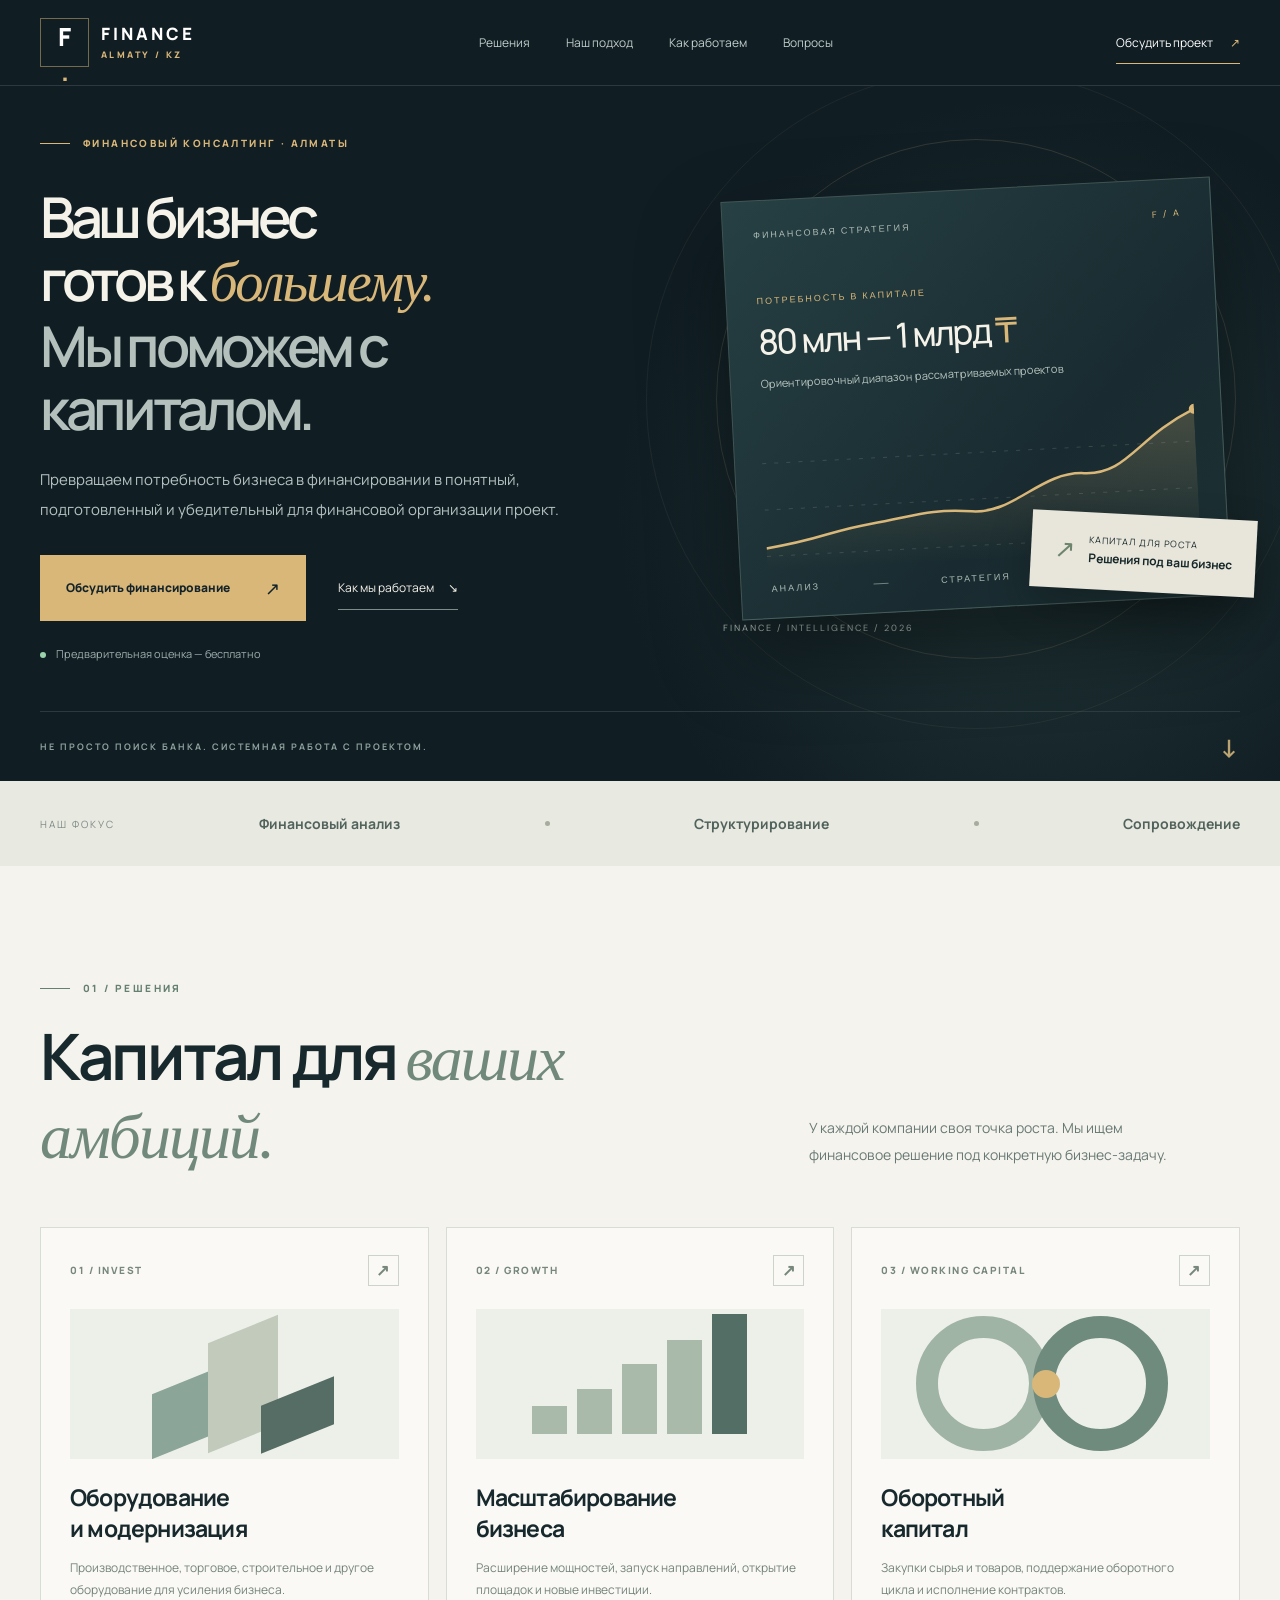
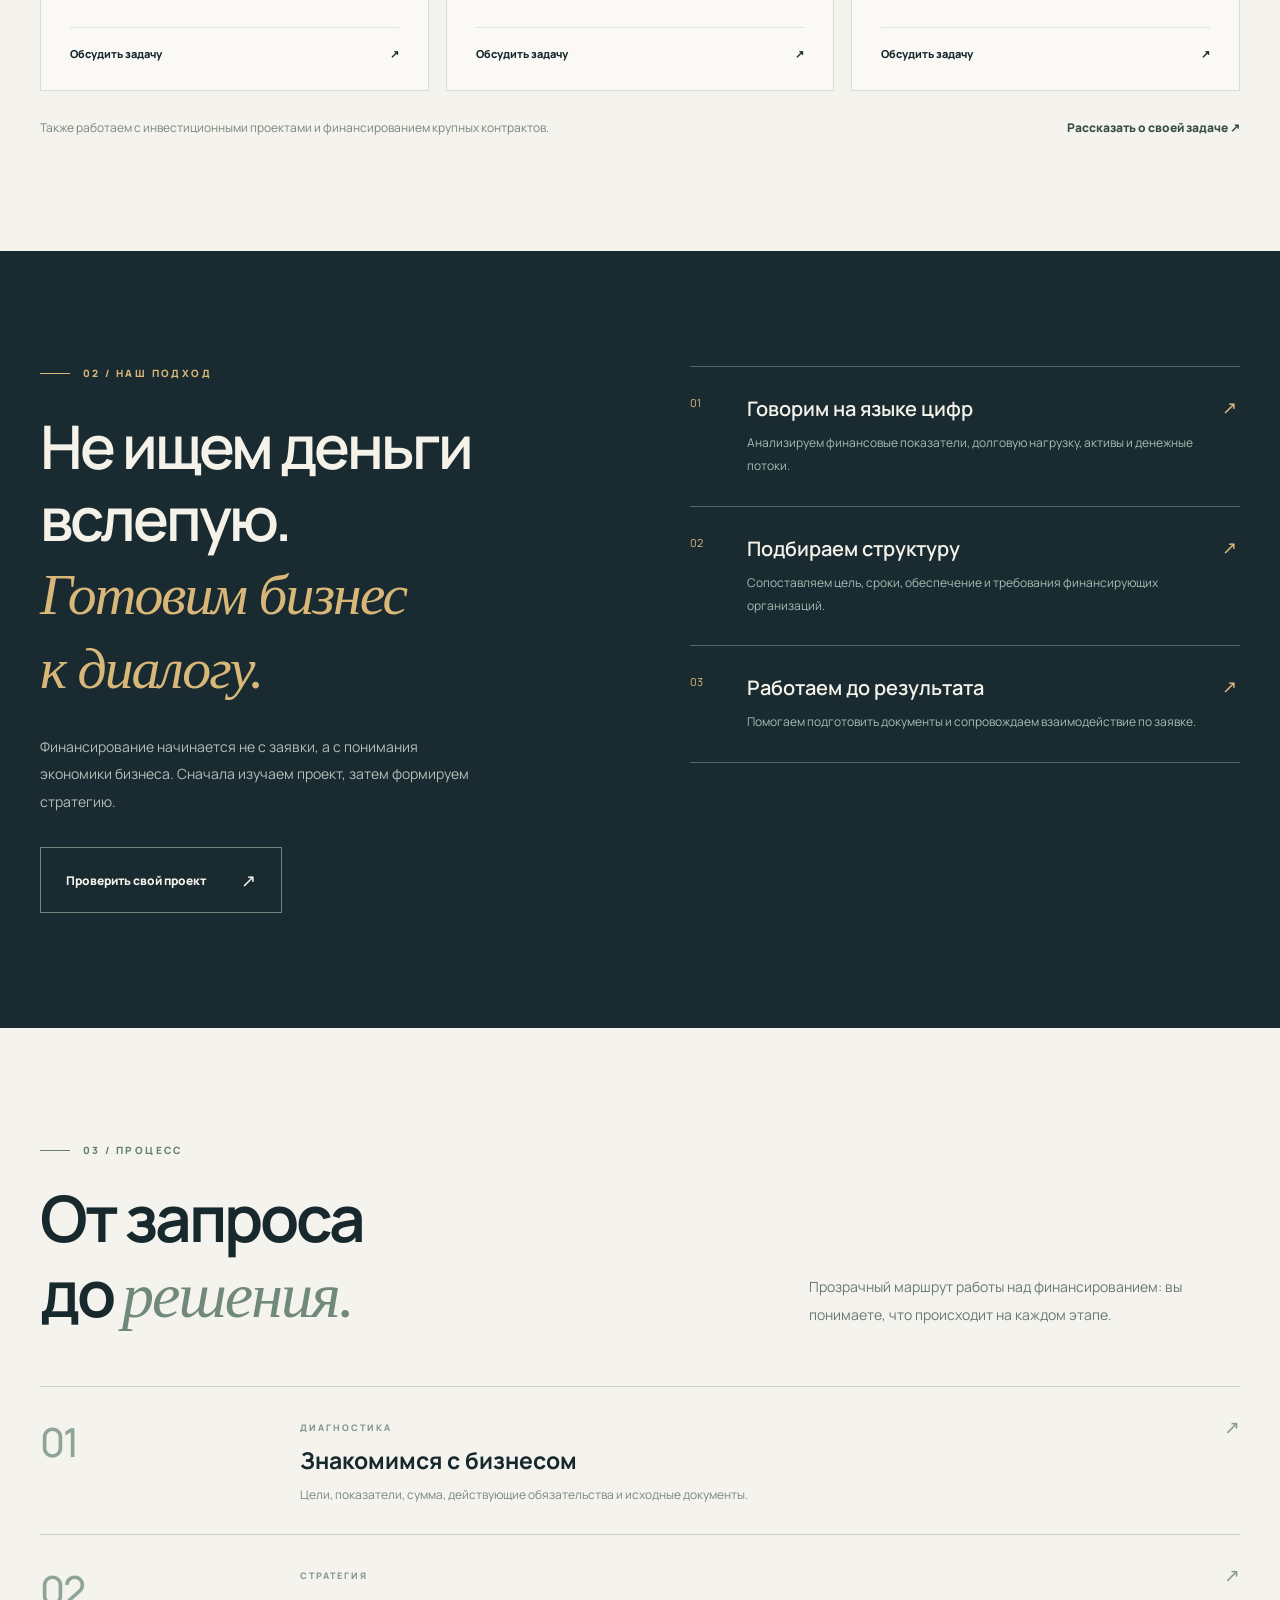
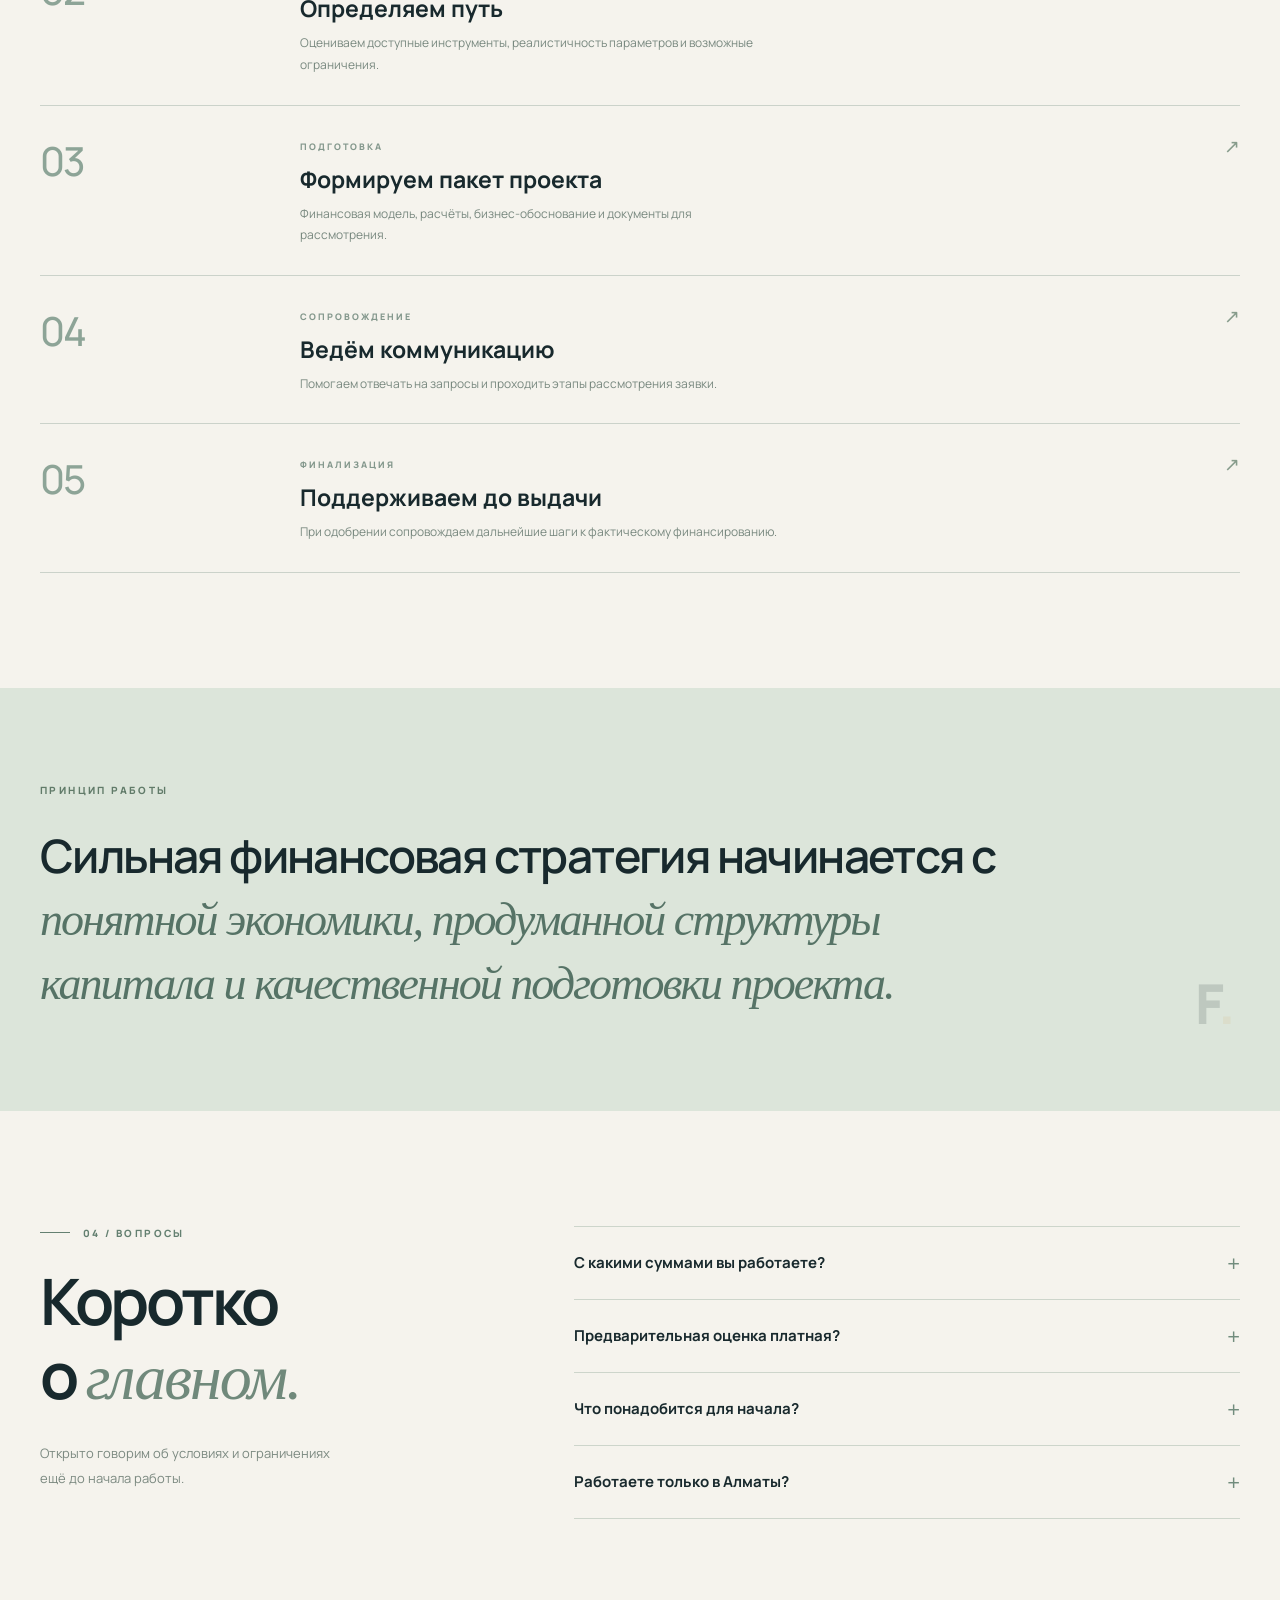
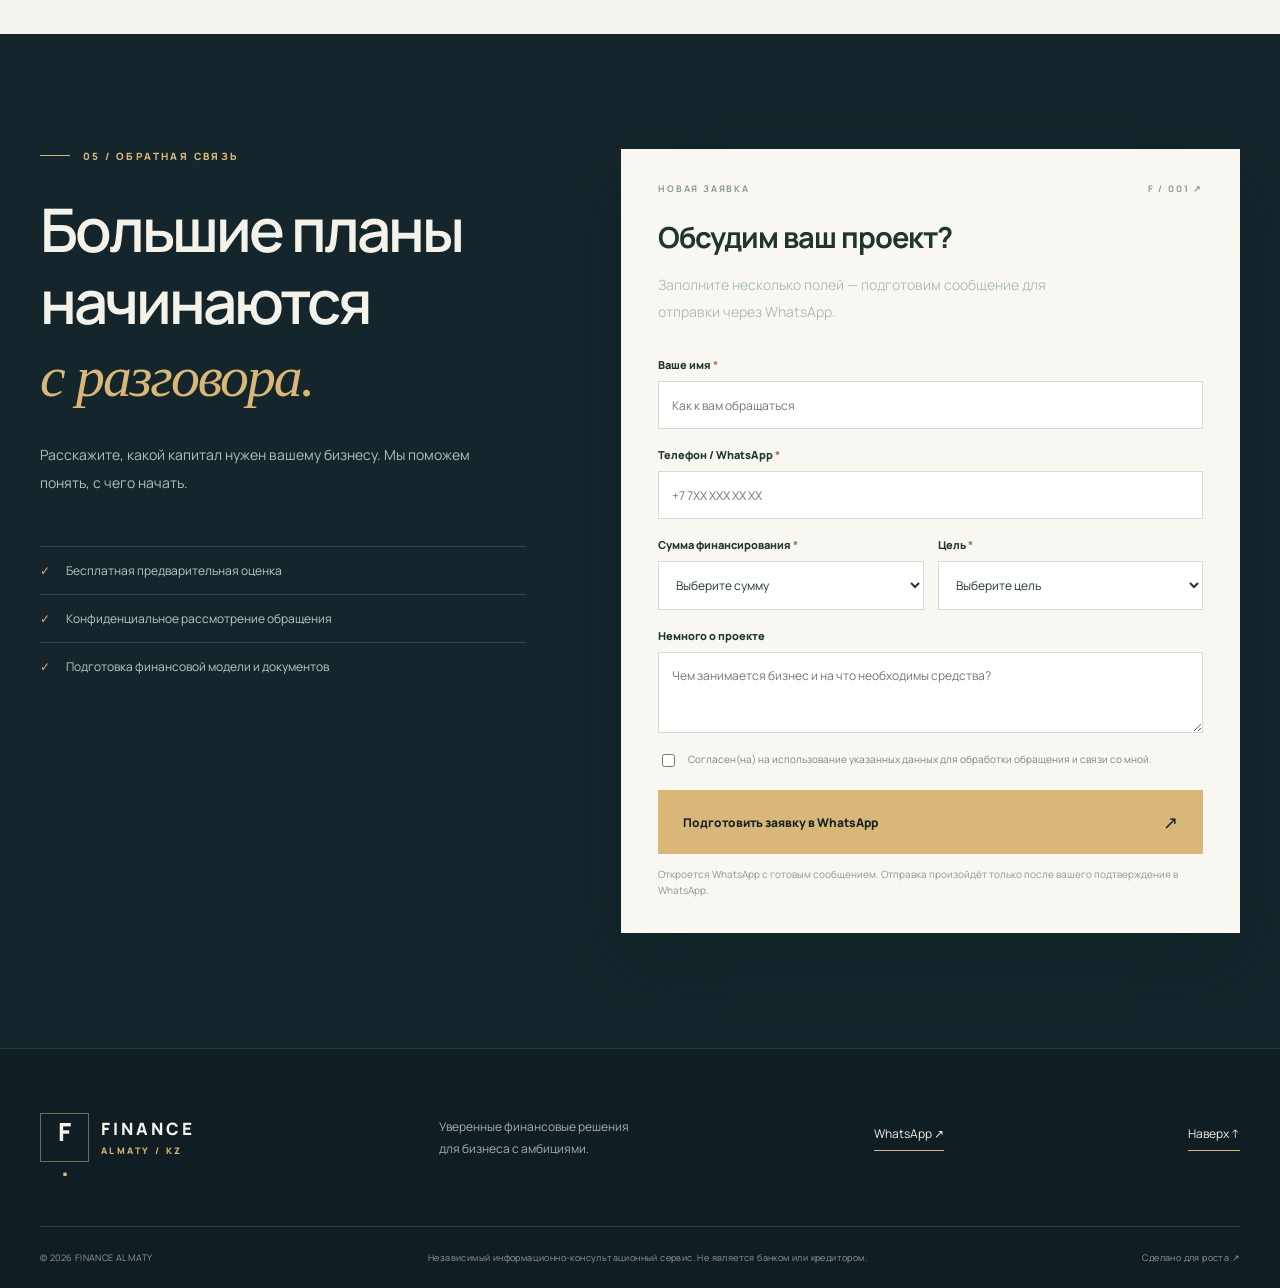
==== index.html @ 2fe09555 "Add files via upload" ====
<!doctype html>
<html lang="ru">
<head>
  <meta charset="UTF-8" />
  <meta name="viewport" content="width=device-width, initial-scale=1.0" />
  <meta name="theme-color" content="#101d23" />
  <meta name="robots" content="index, follow, max-image-preview:large" />
  <link rel="canonical" href="https://almaty-financekz.github.io/almaty-capital-advisory/" />
  <meta property="og:url" content="https://almaty-financekz.github.io/almaty-capital-advisory/" />
  <meta property="og:locale" content="ru_KZ" />
  <meta name="geo.region" content="KZ-ALA" />
  <meta name="description" content="Финансовый консалтинг в Алматы. Помогаем подготовить бизнес-проект, подобрать структуру финансирования и сопровождать заявку от анализа до результата." />
  <meta property="og:type" content="website" />
  <meta property="og:title" content="FINANCE Алматы — капитал для новых возможностей" />
  <meta property="og:description" content="Привлечение финансирования для бизнеса. Анализ, финансовая модель, подготовка и сопровождение." />
  <title>FINANCE Алматы — Финансирование и финансовый консалтинг для бизнеса</title>
  <link rel="icon" href="favicon.svg" type="image/svg+xml" />
  <link rel="preconnect" href="https://fonts.googleapis.com" />
  <link rel="preconnect" href="https://fonts.gstatic.com" crossorigin />
  <link href="https://fonts.googleapis.com/css2?family=DM+Sans:wght@400;500;600;700&family=Manrope:wght@400;500;600;700;800&display=swap" rel="stylesheet" />
  <link rel="stylesheet" href="styles.css" />
  <script defer src="script.js"></script>
</head>
<body>
  <a class="skip" href="#main">Перейти к содержанию</a>
  <header class="site-header" id="top">
    <div class="container header-inner">
      <a href="#top" class="brand" aria-label="FINANCE Алматы — на главную"><span class="brand-symbol">F<span class="brand-dot">.</span></span><span class="brand-words">FINANCE<span class="brand-location">ALMATY / KZ</span></span></a>
      <nav class="desktop-nav" aria-label="Основная навигация"><a href="#solutions">Решения</a><a href="#approach">Наш подход</a><a href="#process">Как работаем</a><a href="#questions">Вопросы</a></nav>
      <a class="header-cta" href="#application">Обсудить проект <span aria-hidden="true">↗</span></a>
      <button class="menu-button" id="menuButton" aria-label="Открыть меню" aria-expanded="false" aria-controls="mobileNav"><span></span><span></span></button>
    </div>
    <nav class="mobile-nav" id="mobileNav" aria-label="Мобильная навигация" hidden><a href="#solutions">Решения</a><a href="#approach">Наш подход</a><a href="#process">Как работаем</a><a href="#questions">Вопросы</a><a href="#application">Оставить заявку ↗</a></nav>
  </header>
  <main id="main">
    <section class="hero dark-section">
      <div class="hero-ambient"></div>
      <div class="container hero-grid">
        <div class="hero-copy reveal">
          <div class="eyebrow"><span class="eyebrow-line"></span> ФИНАНСОВЫЙ КОНСАЛТИНГ · АЛМАТЫ</div>
          <h1>Ваш бизнес<br />готов к <em>большему.</em><br /><span class="muted-text">Мы поможем<br class="mobile-break" /> с капиталом.</span></h1>
          <p class="hero-description">Превращаем потребность бизнеса в финансировании в понятный, подготовленный и убедительный для финансовой организации проект.</p>
          <div class="hero-actions"><a class="btn btn-gold" href="#application">Обсудить финансирование <span>↗</span></a><a class="text-link" href="#process">Как мы работаем <span>↘</span></a></div>
          <div class="hero-note"><span class="status-dot"></span> Предварительная оценка — бесплатно</div>
        </div>
        <div class="hero-visual reveal" aria-label="Визуализация структуры финансирования">
          <div class="visual-orbit orbit-one"></div><div class="visual-orbit orbit-two"></div>
          <div class="hero-panel">
            <div class="panel-top"><span>ФИНАНСОВАЯ СТРАТЕГИЯ</span><span class="small-mark">F / A</span></div>
            <div class="panel-middle"><div class="panel-caption">ПОТРЕБНОСТЬ В КАПИТАЛЕ</div><div class="panel-amount">80 млн — 1 млрд <span>₸</span></div><p>Ориентировочный диапазон рассматриваемых проектов</p></div>
            <div class="data-display"><svg viewBox="0 0 430 155" role="img" aria-label="Абстрактная восходящая линия"><defs><linearGradient id="graphFill" x1="0" x2="0" y1="0" y2="1"><stop offset="0%" stop-color="#d9b779" stop-opacity=".23"/><stop offset="100%" stop-color="#d9b779" stop-opacity="0"/></linearGradient></defs><path d="M0 140 H430 M0 94 H430 M0 48 H430" stroke="#e8e8e8" stroke-opacity=".14" stroke-dasharray="4 8" fill="none"/><path d="M0 132 C55 126 63 118 105 113 S163 101 205 106 S275 70 318 74 S371 42 430 16 V155 H0Z" fill="url(#graphFill)"/><path d="M0 132 C55 126 63 118 105 113 S163 101 205 106 S275 70 318 74 S371 42 430 16" stroke="#d9b779" stroke-width="2.5" fill="none"/><circle cx="430" cy="16" r="5" fill="#d9b779"/></svg></div>
            <div class="panel-bottom"><span>АНАЛИЗ</span><span class="panel-line"></span><span>СТРАТЕГИЯ</span><span class="panel-line"></span><span>РЕЗУЛЬТАТ</span></div>
          </div>
          <div class="floating-tag"><span class="tag-icon">↗</span><span>КАПИТАЛ ДЛЯ РОСТА<br /><strong>Решения под ваш бизнес</strong></span></div>
          <div class="hero-visual-label">FINANCE / INTELLIGENCE / 2026</div>
        </div>
      </div>
      <div class="container hero-bottom"><span>НЕ ПРОСТО ПОИСК БАНКА. СИСТЕМНАЯ РАБОТА С ПРОЕКТОМ.</span><a href="#solutions" aria-label="Прокрутить к решениям">↓</a></div>
    </section>
    <section class="trust-strip"><div class="container trust-inner"><span>НАШ ФОКУС</span><div>Финансовый анализ</div><i></i><div>Структурирование</div><i></i><div>Сопровождение</div></div></section>
    <section class="section solutions" id="solutions"><div class="container">
      <div class="section-heading reveal"><div class="eyebrow light-eyebrow"><span class="eyebrow-line"></span> 01 / РЕШЕНИЯ</div><div class="heading-row"><h2>Капитал для <em>ваших амбиций.</em></h2><p>У каждой компании своя точка роста. Мы ищем финансовое решение под конкретную бизнес-задачу.</p></div></div>
      <div class="solutions-grid">
        <article class="solution-card reveal"><div class="solution-top"><span>01 / INVEST</span><span class="solution-icon">↗</span></div><div class="solution-art art-equipment"><span class="art-block a"></span><span class="art-block b"></span><span class="art-block c"></span></div><h3>Оборудование<br />и модернизация</h3><p>Производственное, торговое, строительное и другое оборудование для усиления бизнеса.</p><a href="#application" data-purpose="Оборудование">Обсудить задачу <span>↗</span></a></article>
        <article class="solution-card reveal"><div class="solution-top"><span>02 / GROWTH</span><span class="solution-icon">↗</span></div><div class="solution-art art-growth"><span></span><span></span><span></span><span></span><span></span></div><h3>Масштабирование<br />бизнеса</h3><p>Расширение мощностей, запуск направлений, открытие площадок и новые инвестиции.</p><a href="#application" data-purpose="Расширение бизнеса">Обсудить задачу <span>↗</span></a></article>
        <article class="solution-card reveal"><div class="solution-top"><span>03 / WORKING CAPITAL</span><span class="solution-icon">↗</span></div><div class="solution-art art-circles"><span></span><span></span><span></span></div><h3>Оборотный<br />капитал</h3><p>Закупки сырья и товаров, поддержание оборотного цикла и исполнение контрактов.</p><a href="#application" data-purpose="Оборотный капитал">Обсудить задачу <span>↗</span></a></article>
      </div><div class="solution-footer reveal"><span>Также работаем с инвестиционными проектами и финансированием крупных контрактов.</span><a class="inline-arrow" href="#application">Рассказать о своей задаче ↗</a></div>
    </div></section>
    <section class="section approach dark-section" id="approach"><div class="container approach-grid"><div class="reveal"><div class="eyebrow"><span class="eyebrow-line"></span> 02 / НАШ ПОДХОД</div><h2>Не ищем деньги<br />вслепую.<br /><em>Готовим бизнес<br />к диалогу.</em></h2><p>Финансирование начинается не с заявки, а с понимания экономики бизнеса. Сначала изучаем проект, затем формируем стратегию.</p><a href="#application" class="btn btn-outline">Проверить свой проект <span>↗</span></a></div><div class="approach-list reveal"><div class="approach-row"><span>01</span><div><h3>Говорим на языке цифр</h3><p>Анализируем финансовые показатели, долговую нагрузку, активы и денежные потоки.</p></div><b>↗</b></div><div class="approach-row"><span>02</span><div><h3>Подбираем структуру</h3><p>Сопоставляем цель, сроки, обеспечение и требования финансирующих организаций.</p></div><b>↗</b></div><div class="approach-row"><span>03</span><div><h3>Работаем до результата</h3><p>Помогаем подготовить документы и сопровождаем взаимодействие по заявке.</p></div><b>↗</b></div></div></div></section>
    <section class="section process" id="process"><div class="container"><div class="section-heading reveal"><div class="eyebrow light-eyebrow"><span class="eyebrow-line"></span> 03 / ПРОЦЕСС</div><div class="heading-row"><h2>От запроса<br />до <em>решения.</em></h2><p>Прозрачный маршрут работы над финансированием: вы понимаете, что происходит на каждом этапе.</p></div></div><div class="timeline">
      <div class="timeline-item reveal"><span class="timeline-index">01</span><div><small>ДИАГНОСТИКА</small><h3>Знакомимся с бизнесом</h3><p>Цели, показатели, сумма, действующие обязательства и исходные документы.</p></div><span class="timeline-arrow">↗</span></div>
      <div class="timeline-item reveal"><span class="timeline-index">02</span><div><small>СТРАТЕГИЯ</small><h3>Определяем путь</h3><p>Оцениваем доступные инструменты, реалистичность параметров и возможные ограничения.</p></div><span class="timeline-arrow">↗</span></div>
      <div class="timeline-item reveal"><span class="timeline-index">03</span><div><small>ПОДГОТОВКА</small><h3>Формируем пакет проекта</h3><p>Финансовая модель, расчёты, бизнес-обоснование и документы для рассмотрения.</p></div><span class="timeline-arrow">↗</span></div>
      <div class="timeline-item reveal"><span class="timeline-index">04</span><div><small>СОПРОВОЖДЕНИЕ</small><h3>Ведём коммуникацию</h3><p>Помогаем отвечать на запросы и проходить этапы рассмотрения заявки.</p></div><span class="timeline-arrow">↗</span></div>
      <div class="timeline-item reveal"><span class="timeline-index">05</span><div><small>ФИНАЛИЗАЦИЯ</small><h3>Поддерживаем до выдачи</h3><p>При одобрении сопровождаем дальнейшие шаги к фактическому финансированию.</p></div><span class="timeline-arrow">↗</span></div>
    </div></div></section>
    <section class="manifesto"><div class="container manifesto-inner reveal"><span class="eyebrow">ПРИНЦИП РАБОТЫ</span><p>Сильная финансовая стратегия начинается с <em>понятной экономики, продуманной структуры капитала и качественной подготовки проекта.</em></p><span class="manifesto-mark">F<span>.</span></span></div></section>
    <section class="section questions" id="questions"><div class="container faq-grid"><div class="reveal"><div class="eyebrow light-eyebrow"><span class="eyebrow-line"></span> 04 / ВОПРОСЫ</div><h2>Коротко<br />о <em>главном.</em></h2><p>Открыто говорим об условиях и ограничениях ещё до начала работы.</p></div><div class="faq-list reveal">
      <details><summary>С какими суммами вы работаете?<span>+</span></summary><p>Ориентир — от 80 млн до 1 млрд тенге. Проекты за пределами диапазона также можно обсудить индивидуально.</p></details>
      <details><summary>Предварительная оценка платная?<span>+</span></summary><p>Нет, первичная оценка вашей задачи и возможности дальнейшей работы бесплатная. Условия последующего сопровождения обсуждаются отдельно.</p></details>
      <details><summary>Что понадобится для начала?<span>+</span></summary><p>Для первого разговора достаточно знать цель, необходимую сумму и краткие сведения о бизнесе. Перечень документов определяем после знакомства с проектом.</p></details>
      <details><summary>Работаете только в Алматы?<span>+</span></summary><p>Основной фокус сервиса — Алматы. Возможность сопровождения проектов из других регионов обсуждается индивидуально.</p></details>
    </div></div></section>
    <section class="section contact dark-section" id="application"><div class="container contact-grid"><div class="reveal"><div class="eyebrow"><span class="eyebrow-line"></span> 05 / ОБРАТНАЯ СВЯЗЬ</div><h2>Большие планы<br />начинаются<br /><em>с разговора.</em></h2><p>Расскажите, какой капитал нужен вашему бизнесу. Мы поможем понять, с чего начать.</p><div class="contact-points"><div><span>✓</span> Бесплатная предварительная оценка</div><div><span>✓</span> Конфиденциальное рассмотрение обращения</div><div><span>✓</span> Подготовка финансовой модели и документов</div></div></div><div class="form-panel reveal"><div class="form-head"><span>НОВАЯ ЗАЯВКА</span><span>F / 001 ↗</span></div><h3>Обсудим ваш проект?</h3><p>Заполните несколько полей — подготовим сообщение для отправки через WhatsApp.</p><form id="leadForm"><div class="field"><label for="name">Ваше имя <span>*</span></label><input id="name" name="name" autocomplete="name" placeholder="Как к вам обращаться" required maxlength="80" /></div><div class="field"><label for="phone">Телефон / WhatsApp <span>*</span></label><input id="phone" name="phone" type="tel" autocomplete="tel" inputmode="tel" placeholder="+7 7XX XXX XX XX" required maxlength="25" /></div><div class="field-row"><div class="field"><label for="amount">Сумма финансирования <span>*</span></label><select id="amount" name="amount" required><option value="">Выберите сумму</option><option>80–150 млн ₸</option><option>150–300 млн ₸</option><option>300–500 млн ₸</option><option>500 млн – 1 млрд ₸</option><option>Более 1 млрд ₸</option></select></div><div class="field"><label for="purpose">Цель <span>*</span></label><select id="purpose" name="purpose" required><option value="">Выберите цель</option><option>Оборудование</option><option>Расширение бизнеса</option><option>Оборотный капитал</option><option>Крупный контракт</option><option>Инвестиционный проект</option><option>Другое</option></select></div></div><div class="field"><label for="details">Немного о проекте</label><textarea id="details" name="details" rows="3" maxlength="1500" placeholder="Чем занимается бизнес и на что необходимы средства?"></textarea></div><label class="consent"><input type="checkbox" id="consent" required /><span>Согласен(на) на использование указанных данных для обработки обращения и связи со мной.</span></label><button class="btn btn-gold submit-btn" type="submit">Подготовить заявку в WhatsApp <span>↗</span></button><div class="form-feedback" id="formFeedback" role="status" aria-live="polite"></div><p class="form-disclaimer">Откроется WhatsApp с готовым сообщением. Отправка произойдёт только после вашего подтверждения в WhatsApp.</p></form></div></div></section>
  </main>
  <footer class="footer dark-section"><div class="container"><div class="footer-main"><a href="#top" class="brand"><span class="brand-symbol">F<span class="brand-dot">.</span></span><span class="brand-words">FINANCE<span class="brand-location">ALMATY / KZ</span></span></a><p>Уверенные финансовые решения<br />для бизнеса с амбициями.</p><a class="back-top" href="https://wa.me/77774877163" target="_blank" rel="noopener noreferrer" aria-label="Написать в WhatsApp">WhatsApp ↗</a><a class="back-top" href="#top">Наверх ↑</a></div><div class="footer-bottom"><span>© <span id="year">2026</span> FINANCE ALMATY</span><span>Независимый информационно-консультационный сервис. Не является банком или кредитором.</span><span>Сделано для роста ↗</span></div></div></footer>
</body>
</html>
---- styles.css ----
:root{--dark:#101d23;--dark2:#17292e;--gold:#d9b779;--gold2:#f0d5a0;--cream:#f5f3ed;--white:#fff;--muted:#a9b5b4;--ink:#18292d;--line:#d9dcd5}*{box-sizing:border-box}html{scroll-behavior:smooth;scroll-padding-top:80px}body{margin:0;font-family:Manrope,Arial,sans-serif;background:var(--cream);color:var(--ink);-webkit-font-smoothing:antialiased}a{color:inherit;text-decoration:none}button,input,textarea,select{font:inherit}button,a,input,select,textarea{outline-offset:3px}button{cursor:pointer}.container{width:min(1240px,calc(100% - 80px));margin:auto}.skip{position:absolute;top:-100px;left:20px;padding:12px;background:#fff;z-index:100}.skip:focus{top:10px}.dark-section{background:var(--dark);color:#f4f2e9}.site-header{height:86px;background:#101d23;border-bottom:1px solid #ffffff20;color:#fff;position:relative;z-index:20}.header-inner{height:100%;display:flex;align-items:center;justify-content:space-between;gap:24px}.brand{display:inline-flex;align-items:center;gap:12px}.brand-symbol{width:49px;height:49px;border:1px solid #d9b77980;display:grid;place-items:center;font-weight:800;font-size:25px;letter-spacing:-3px;padding-right:3px}.brand-dot,.manifesto-mark span{color:var(--gold)}.brand-words{font-size:17px;font-weight:800;letter-spacing:3px;line-height:1.2}.brand-location{display:block;font-size:9px;letter-spacing:2.4px;color:var(--gold);margin-top:6px}.desktop-nav{display:flex;gap:36px}.desktop-nav a{font-size:12px;color:#c1cdcb;transition:color .2s}.desktop-nav a:hover{color:var(--gold)}.header-cta{font-size:12px;border-bottom:1px solid var(--gold);padding:12px 0}.header-cta span{color:var(--gold);margin-left:15px}.menu-button{display:none;background:none;border:0;width:38px;height:38px;padding:8px}.menu-button span{display:block;height:2px;background:#fff;margin:7px 0}.mobile-nav{display:none}.hero{min-height:695px;position:relative;overflow:hidden}.hero-ambient{position:absolute;right:-200px;top:0;height:850px;width:900px;background:radial-gradient(circle,#2a4140 0%,transparent 67%);opacity:.66;pointer-events:none}.hero-grid{display:grid;grid-template-columns:1.08fr .92fr;gap:50px;align-items:center;min-height:625px;position:relative}.eyebrow{font-size:10px;font-weight:800;letter-spacing:2.4px;color:var(--gold);display:flex;align-items:center;gap:13px}.eyebrow-line{display:inline-block;width:30px;height:1px;background:currentColor}.hero h1{font-size:clamp(48px,4.4vw,74px);line-height:1.12;letter-spacing:-4.3px;font-weight:600;margin:35px 0 25px}.hero h1 em,h2 em,.manifesto em{font-family:Georgia,serif;font-weight:400;color:var(--gold);letter-spacing:-2px}.muted-text{color:#b3c0bc}.mobile-break{display:none}.hero-description{max-width:520px;color:#b5c1c0;font-size:15px;line-height:1.95}.hero-actions{display:flex;align-items:center;gap:32px;margin-top:31px}.btn{display:inline-flex;align-items:center;justify-content:space-between;gap:35px;padding:20px 25px;font-size:12px;font-weight:800;border:1px solid transparent;transition:transform .2s,background .2s}.btn:hover{transform:translateY(-3px)}.btn-gold{background:var(--gold);color:#132329}.btn-gold:hover{background:var(--gold2)}.btn span{font-size:18px;font-weight:400}.text-link{font-size:12px;border-bottom:1px solid #7c8c89;padding:13px 0}.text-link span{margin-left:12px}.hero-note{font-size:11px;color:#9daead;margin-top:25px}.status-dot{display:inline-block;width:6px;height:6px;border-radius:50%;background:#9bd2ac;margin-right:8px}.hero-visual{height:480px;position:relative;display:grid;place-items:center}.visual-orbit{position:absolute;border:1px solid #b9a37e30;border-radius:50%;width:520px;height:520px}.orbit-two{width:660px;height:660px;opacity:.45}.hero-panel{width:93%;max-width:490px;position:relative;z-index:1;transform:rotate(-3deg);border:1px solid #a8bcaa44;background:linear-gradient(135deg,#264043,#192b30 65%,#1c3033);box-shadow:0 35px 85px #0006;padding:28px 30px 23px;transition:transform .4s}.hero-panel:hover{transform:rotate(0)}.panel-top,.panel-bottom,.panel-caption,.hero-visual-label{font-family:'DM Sans',sans-serif;font-size:9px;letter-spacing:2px;color:#adbbb5}.panel-top,.panel-bottom{display:flex;justify-content:space-between;align-items:center}.small-mark{color:var(--gold)}.panel-middle{margin-top:54px}.panel-caption{color:var(--gold)}.panel-amount{font-size:clamp(29px,2.7vw,43px);font-weight:500;letter-spacing:-2px;margin-top:11px;white-space:nowrap}.panel-amount span{color:var(--gold)}.panel-middle p{color:#b7c4bf;font-size:11px}.data-display{margin:24px -3px 12px}.data-display svg{width:100%;display:block}.panel-line{width:15px;height:1px;background:#6e827f}.floating-tag{position:absolute;z-index:2;right:-16px;bottom:47px;background:#e8e6db;color:#17282a;display:flex;gap:13px;align-items:center;padding:17px 23px;box-shadow:0 17px 40px #0004;transform:rotate(3deg);font-size:9px;letter-spacing:1px;line-height:1.7}.floating-tag strong{letter-spacing:0;font-size:12px}.tag-icon{font-size:25px;color:#6d856d}.hero-visual-label{position:absolute;bottom:5px;left:12px}.hero-bottom{height:70px;display:flex;align-items:center;justify-content:space-between;border-top:1px solid #ffffff20;color:#8fa39f;font-size:9px;font-weight:700;letter-spacing:2px}.hero-bottom a{font-size:25px;color:var(--gold)}.trust-strip{background:#e8e9e1}.trust-inner{min-height:85px;display:flex;align-items:center;justify-content:space-between;gap:20px}.trust-inner>span{font-size:10px;letter-spacing:2px;color:#7d8984}.trust-inner div{font-size:14px;font-weight:700;color:#51635c}.trust-inner i{width:5px;height:5px;border-radius:50%;background:#a7ad9e}.section{padding:115px 0}.section-heading{margin-bottom:52px}.light-eyebrow{color:#648071}.heading-row{display:grid;grid-template-columns:1.25fr .75fr;align-items:end;gap:50px}.heading-row h2,.faq-grid h2{margin:24px 0 0;font-size:clamp(42px,5vw,67px);line-height:1.17;letter-spacing:-3.3px;font-weight:650}.heading-row h2 em,.faq-grid h2 em{color:#70897b}.heading-row p{color:#687975;font-size:14px;line-height:1.95;max-width:380px;margin:0 0 6px}.solutions-grid{display:grid;grid-template-columns:repeat(3,1fr);gap:17px}.solution-card{border:1px solid #d7dcd5;background:#faf9f5;padding:27px 29px 29px;min-height:450px;display:flex;flex-direction:column;transition:transform .3s,box-shadow .3s}.solution-card:hover{transform:translateY(-7px);box-shadow:0 25px 55px #15282314}.solution-top{display:flex;justify-content:space-between;align-items:center;color:#77877c;font-size:10px;letter-spacing:1.5px;font-weight:800}.solution-icon{border:1px solid #cbd3ca;width:31px;height:31px;display:grid;place-items:center;font-size:16px}.solution-art{height:150px;position:relative;margin:23px 0;overflow:hidden;background:#edf0e8;display:flex;align-items:center;justify-content:center}.art-equipment .art-block{position:absolute;background:#8ca599;transform:skewY(-22deg)}.art-equipment .a{width:100px;height:65px;left:25%;bottom:20px}.art-equipment .b{width:70px;height:110px;left:42%;bottom:20px;background:#c2cabb}.art-equipment .c{width:73px;height:48px;left:58%;bottom:20px;background:#566d66}.art-growth{align-items:end;gap:10px;padding-bottom:25px}.art-growth span{width:35px;background:#a9baaa}.art-growth span:nth-child(1){height:28px}.art-growth span:nth-child(2){height:45px}.art-growth span:nth-child(3){height:70px}.art-growth span:nth-child(4){height:94px}.art-growth span:nth-child(5){height:120px;background:#526e65}.art-circles span{width:135px;height:135px;border:22px solid #a0b4a6;border-radius:50%;position:absolute}.art-circles span:nth-child(1){transform:translateX(-62px)}.art-circles span:nth-child(2){transform:translateX(55px);border-color:#6f8b7d}.art-circles span:nth-child(3){width:28px;height:28px;border:0;background:var(--gold)}.solution-card h3{font-size:23px;line-height:1.35;letter-spacing:-.8px;margin:0 0 13px}.solution-card p{font-size:12px;line-height:1.85;color:#74837c;margin:0 0 26px}.solution-card>a{font-size:11px;font-weight:800;border-top:1px solid #e0e4dc;padding-top:18px;margin-top:auto;display:flex;justify-content:space-between}.solution-footer{display:flex;justify-content:space-between;gap:25px;margin-top:28px;font-size:12px;color:#78877d}.inline-arrow{color:#344e43;font-weight:800;white-space:nowrap}.approach{background:#192b30}.approach-grid{display:grid;grid-template-columns:1fr 1fr;gap:100px}.approach h2,.contact h2{font-size:clamp(43px,4.7vw,65px);line-height:1.2;letter-spacing:-3px;font-weight:600;margin:30px 0}.approach h2 em,.contact h2 em{font-size:.96em}.approach-grid>div>p,.contact-grid>div>p{font-size:14px;color:#b0bfba;line-height:1.95;max-width:440px;margin-bottom:32px}.btn-outline{border-color:#72857d;color:#f5f3ed}.btn-outline:hover{background:#ffffff13}.approach-list{border-top:1px solid #526563}.approach-row{border-bottom:1px solid #526563;padding:28px 0;display:grid;grid-template-columns:35px 1fr 18px;gap:22px}.approach-row>span{color:var(--gold);font-size:11px}.approach-row h3{font-size:20px;margin:0 0 10px;font-weight:600}.approach-row p{font-size:12px;line-height:1.9;color:#a8bcb4;margin:0}.approach-row>b{font-size:18px;font-weight:400;color:var(--gold)}.timeline{margin-top:25px;border-top:1px solid #cbd2ca}.timeline-item{display:grid;grid-template-columns:20% 1fr 60px;gap:20px;padding:27px 0 29px;border-bottom:1px solid #cbd2ca;align-items:start;transition:padding .2s}.timeline-item:hover{padding-left:12px}.timeline-index{font-size:40px;color:#8da497;letter-spacing:-2px;font-weight:500}.timeline-item small{font-size:9px;letter-spacing:2px;color:#83978c;font-weight:800}.timeline-item h3{font-size:23px;margin:8px 0}.timeline-item p{font-size:12px;color:#78887f;max-width:480px;line-height:1.8;margin:0}.timeline-arrow{justify-self:end;font-size:19px;color:#879c8c}.manifesto{background:#dce5da;padding:95px 0}.manifesto-inner{position:relative}.manifesto .eyebrow{color:#617b69}.manifesto p{font-size:clamp(27px,3.6vw,49px);line-height:1.35;letter-spacing:-1.6px;max-width:1010px;font-weight:600;margin:28px 0 0}.manifesto em{color:#567366}.manifesto-mark{position:absolute;right:4px;bottom:-25px;font-size:55px;font-weight:800;opacity:.15}.faq-grid{display:grid;grid-template-columns:.8fr 1.2fr;gap:90px}.faq-grid>div>p{font-size:13px;color:#7b8980;line-height:1.9;max-width:300px;margin-top:25px}.faq-list{border-top:1px solid #cdd5cb}.faq-list details{border-bottom:1px solid #cdd5cb;padding:20px 0}.faq-list summary{list-style:none;display:flex;justify-content:space-between;align-items:center;gap:20px;font-size:15px;font-weight:700;cursor:pointer}.faq-list summary::-webkit-details-marker{display:none}.faq-list summary span{font-size:23px;font-weight:400;color:#718c7d;transition:transform .2s}.faq-list details[open] summary span{transform:rotate(45deg)}.faq-list details p{font-size:12px;color:#718179;line-height:1.95;padding-right:25px}.contact{background:#14262b}.contact-grid{display:grid;grid-template-columns:.88fr 1.12fr;gap:95px;align-items:start}.contact-points{margin-top:50px}.contact-points>div{border-top:1px solid #ffffff25;padding:15px 0;font-size:12px;color:#bbc8c1}.contact-points span{color:var(--gold);margin-right:14px}.form-panel{background:#f8f7f2;color:#21352f;padding:33px 37px 35px;box-shadow:0 30px 70px #091c1e55}.form-head{display:flex;justify-content:space-between;font-size:9px;letter-spacing:1.8px;color:#87988d;font-weight:700}.form-panel h3{font-size:29px;letter-spacing:-1px;margin:22px 0 5px}.form-panel>p{color:#7a897f;font-size:12px;line-height:1.8;margin-bottom:25px}.field{display:flex;flex-direction:column;gap:9px;margin-bottom:18px}.field label{font-size:11px;font-weight:800}.field label span{color:#ad7556}.field input,.field select,.field textarea{display:block;width:100%;padding:14px 13px;border:1px solid #d6dcd3;border-radius:0;background:#fff;color:#253931;min-height:48px;font-size:12px}.field textarea{resize:vertical}.field input:focus,.field select:focus,.field textarea:focus{border-color:#708b7b;outline:2px solid #a2b6a244}.field-row{display:grid;grid-template-columns:1fr 1fr;gap:14px}.consent{display:flex;align-items:flex-start;gap:10px;font-size:10px;line-height:1.6;color:#77877d;margin:5px 0 20px;cursor:pointer}.consent input{accent-color:#617c6d;margin-top:3px}.submit-btn{width:100%;border:0}.form-feedback{font-size:12px;line-height:1.5;margin-top:12px}.form-feedback:not(:empty){padding:11px;background:#e9eee5}.form-disclaimer{font-size:10px;color:#8b9990;line-height:1.6;margin-bottom:0}.footer{border-top:1px solid #ffffff1d}.footer-main{padding:55px 0;display:flex;align-items:center;justify-content:space-between;gap:30px}.footer-main p{font-size:12px;color:#a2b2ad;line-height:1.8}.back-top{font-size:12px;border-bottom:1px solid var(--gold);padding-bottom:8px}.footer-bottom{padding:24px 0;border-top:1px solid #ffffff24;display:flex;justify-content:space-between;gap:25px;color:#899d94;font-size:9px;letter-spacing:.4px}.reveal{opacity:0;transform:translateY(22px);transition:opacity .75s ease,transform .75s ease}.reveal.visible{opacity:1;transform:translateY(0)}@media(prefers-reduced-motion:reduce){html{scroll-behavior:auto}.reveal{opacity:1;transform:none;transition:none}*{animation:none!important;transition:none!important}}@media(max-width:1060px){.desktop-nav{gap:18px}.container{width:min(100% - 48px,1240px)}.hero-grid{gap:15px}.hero h1{letter-spacing:-2.7px}.approach-grid,.contact-grid{gap:45px}.panel-amount{font-size:29px}.floating-tag{right:0}}@media(max-width:760px){.container{width:calc(100% - 36px)}.site-header{height:72px}.brand-symbol{width:42px;height:42px}.brand-words{font-size:14px}.desktop-nav,.header-cta{display:none}.menu-button{display:block}.mobile-nav:not([hidden]){display:flex;flex-direction:column;padding:13px 20px 25px;background:#101d23;border-top:1px solid #ffffff27;position:absolute;top:72px;left:0;right:0;gap:0}.mobile-nav a{padding:13px 0;border-bottom:1px solid #ffffff19;font-size:14px}.hero{min-height:auto}.hero-grid{grid-template-columns:1fr;gap:0;padding-top:65px}.hero h1{font-size:clamp(42px,10vw,60px);letter-spacing:-2.7px;margin:25px 0}.mobile-break{display:none}.hero-description{font-size:14px}.hero-actions{flex-wrap:wrap;gap:17px}.hero-visual{height:405px}.hero-panel{width:87%;padding:21px}.visual-orbit{width:380px;height:380px}.orbit-two{width:480px;height:480px}.panel-middle{margin-top:30px}.panel-amount{font-size:clamp(26px,6vw,37px)}.floating-tag{bottom:25px;right:0;padding:13px;font-size:8px}.hero-bottom{font-size:8px;height:61px}.trust-inner{flex-wrap:wrap;justify-content:center;padding:22px 0;gap:13px}.trust-inner>span{width:100%;text-align:center}.trust-inner div{font-size:11px}.section{padding:74px 0}.heading-row,.approach-grid,.faq-grid,.contact-grid{grid-template-columns:1fr;gap:25px}.heading-row h2,.faq-grid h2{font-size:45px;letter-spacing:-2.2px}.heading-row p{max-width:600px}.solutions-grid{grid-template-columns:1fr;gap:12px}.solution-card{min-height:390px}.solution-art{height:120px}.solution-footer{display:block;line-height:1.8}.solution-footer a{display:block;margin-top:10px}.approach h2,.contact h2{font-size:45px;letter-spacing:-2px}.approach-list{margin-top:15px}.timeline-item{grid-template-columns:50px 1fr 18px;gap:15px}.timeline-index{font-size:28px}.timeline-item h3{font-size:18px}.manifesto{padding:70px 0}.manifesto p{font-size:31px}.faq-list{margin-top:15px}.contact-grid{gap:45px}.form-panel{padding:26px 19px}.footer-main{align-items:flex-start;flex-direction:column}.footer-bottom{flex-direction:column;gap:12px}.footer-bottom span:last-child{display:none}}@media(max-width:430px){.hero h1{font-size:40px}.hero-visual{height:345px}.hero-panel{width:93%}.panel-amount{font-size:25px}.panel-bottom{font-size:7px;letter-spacing:1px}.floating-tag{bottom:15px}.field-row{grid-template-columns:1fr;gap:0}.btn{padding:17px;font-size:11px}.hero-actions .text-link{padding:11px 0}.hero-bottom{letter-spacing:1px}}
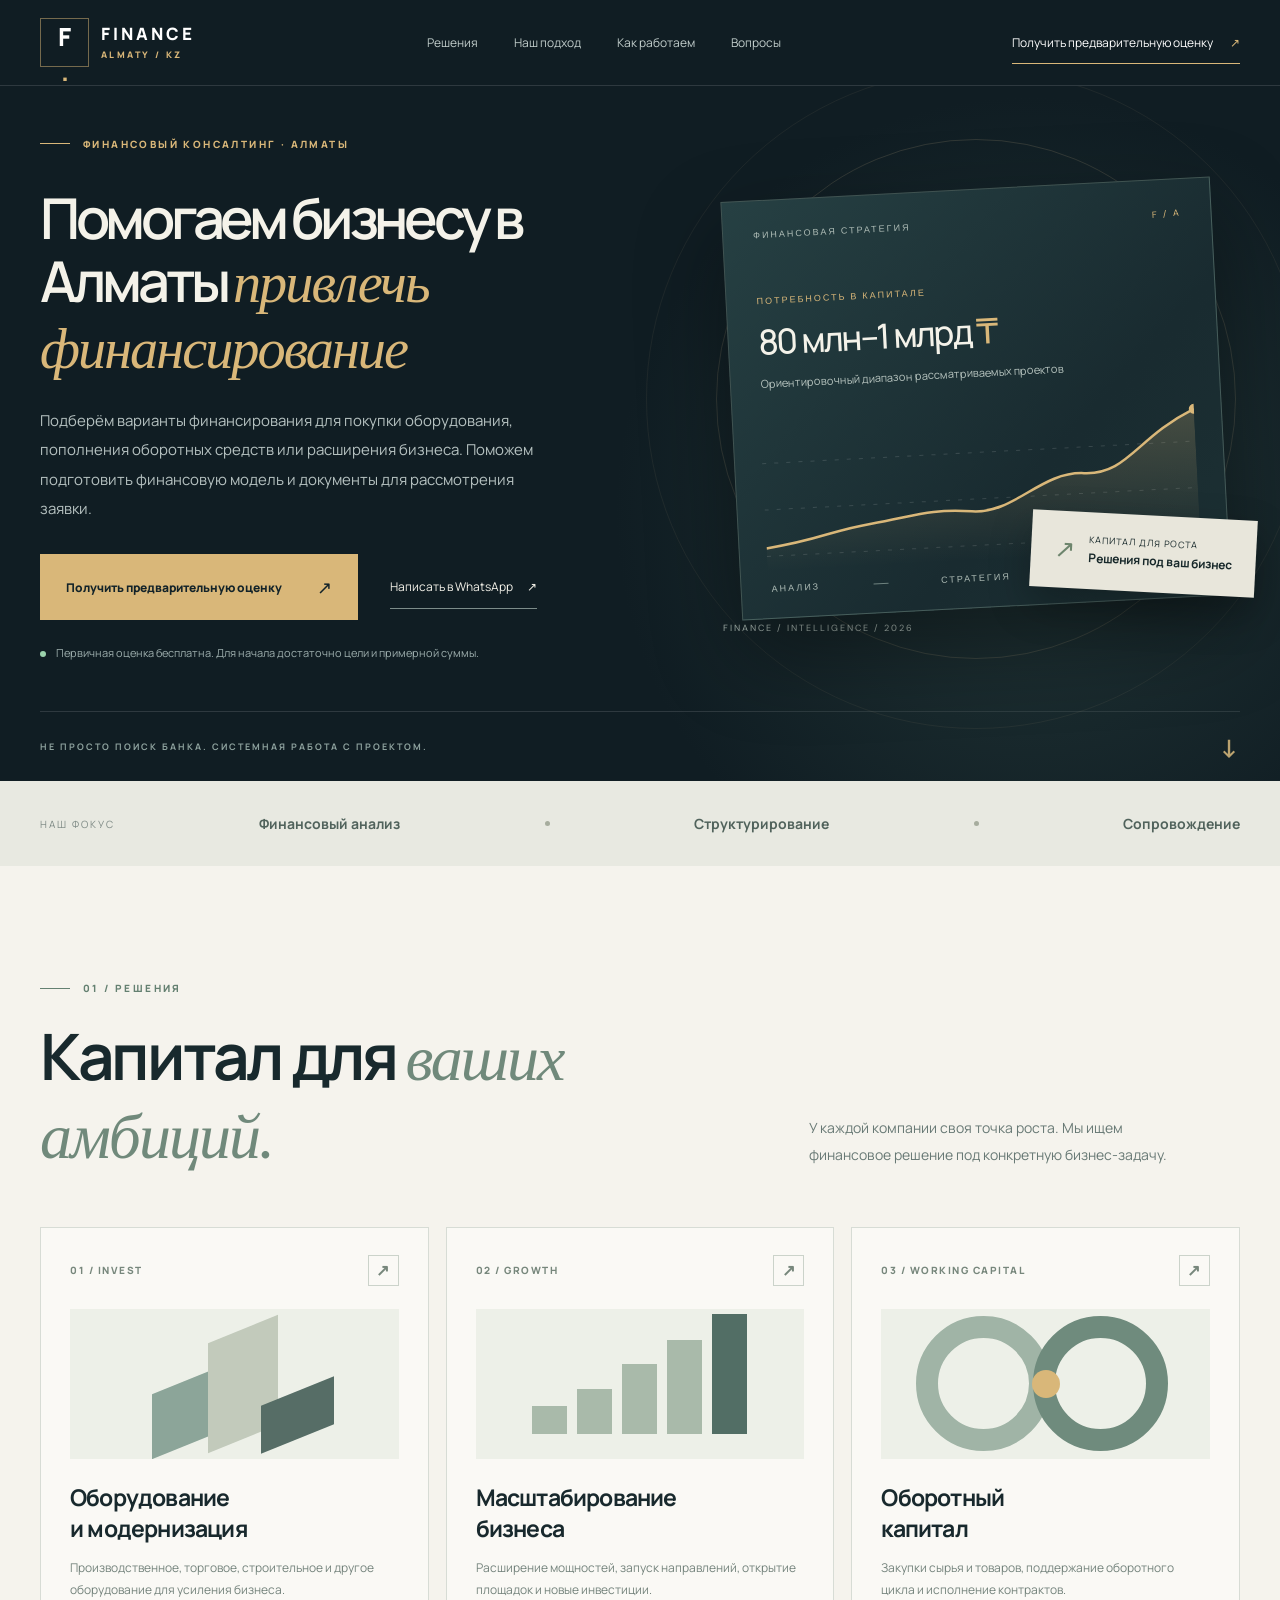
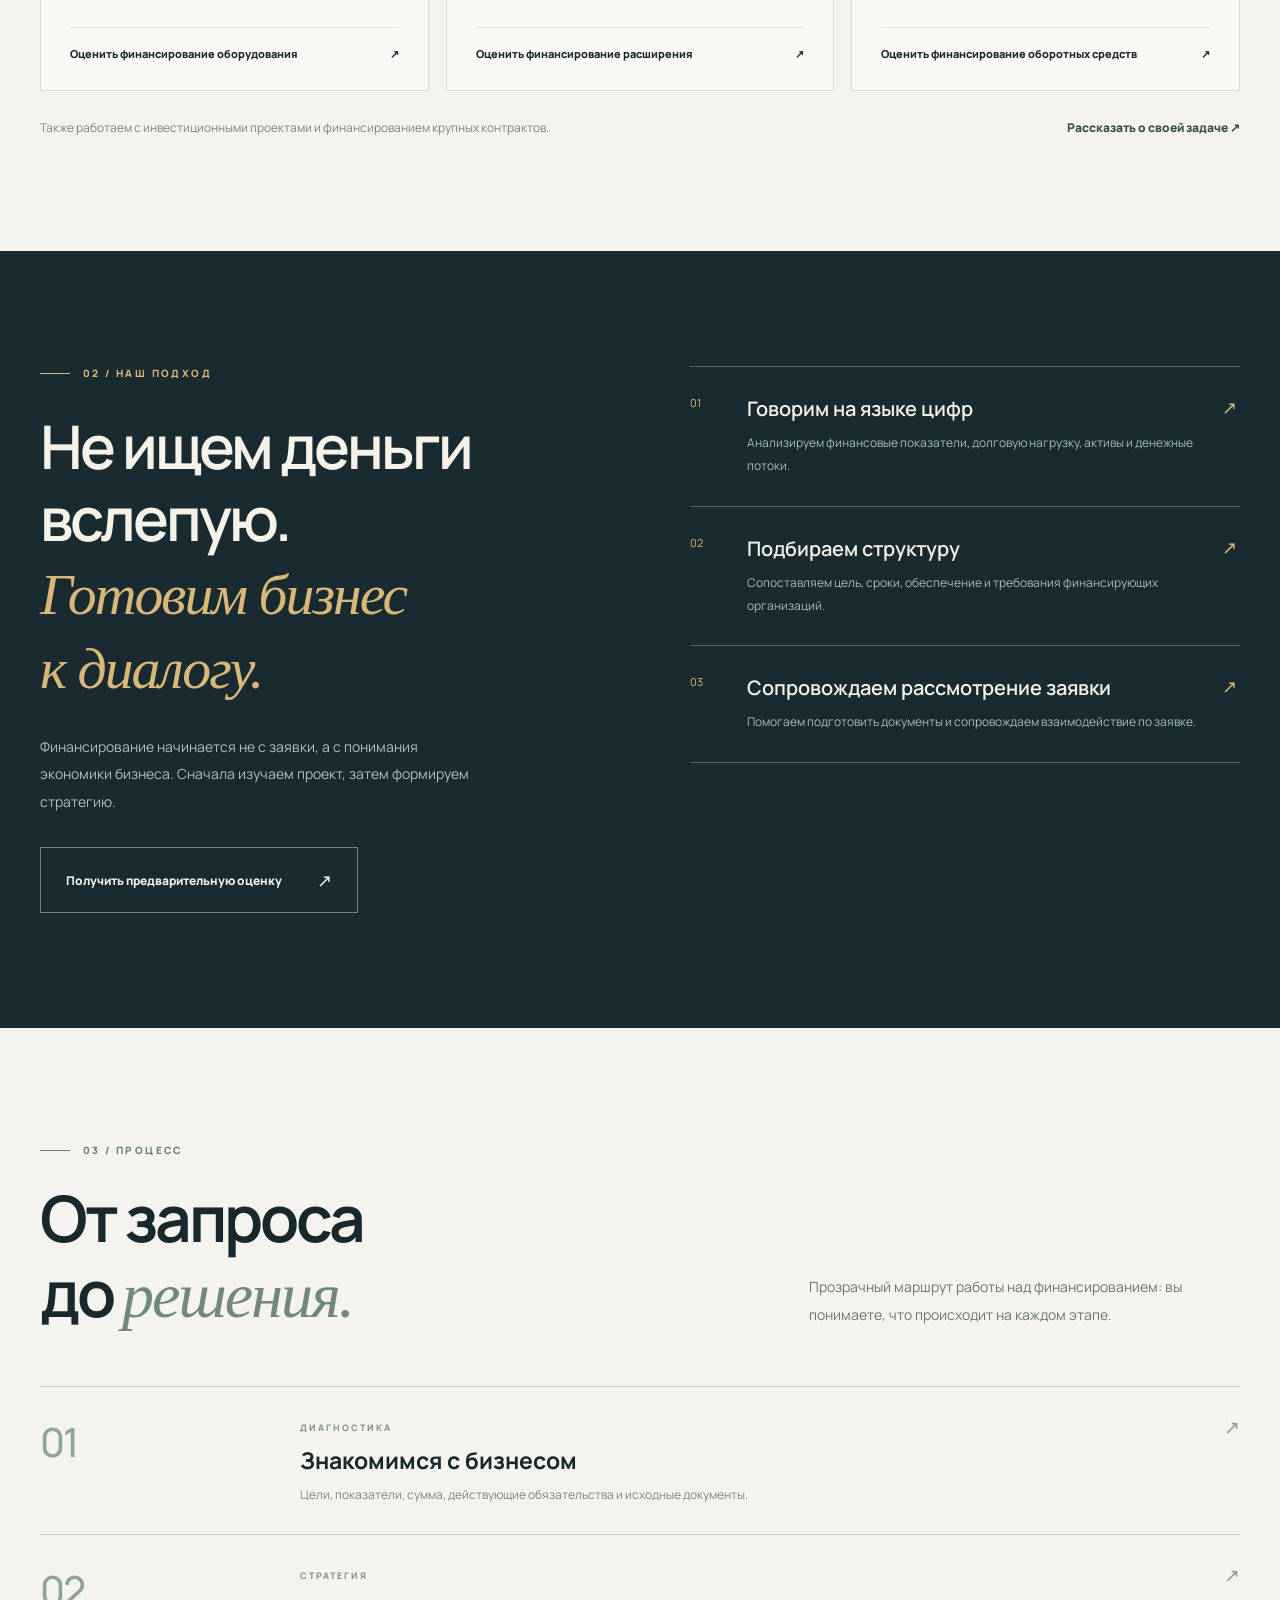
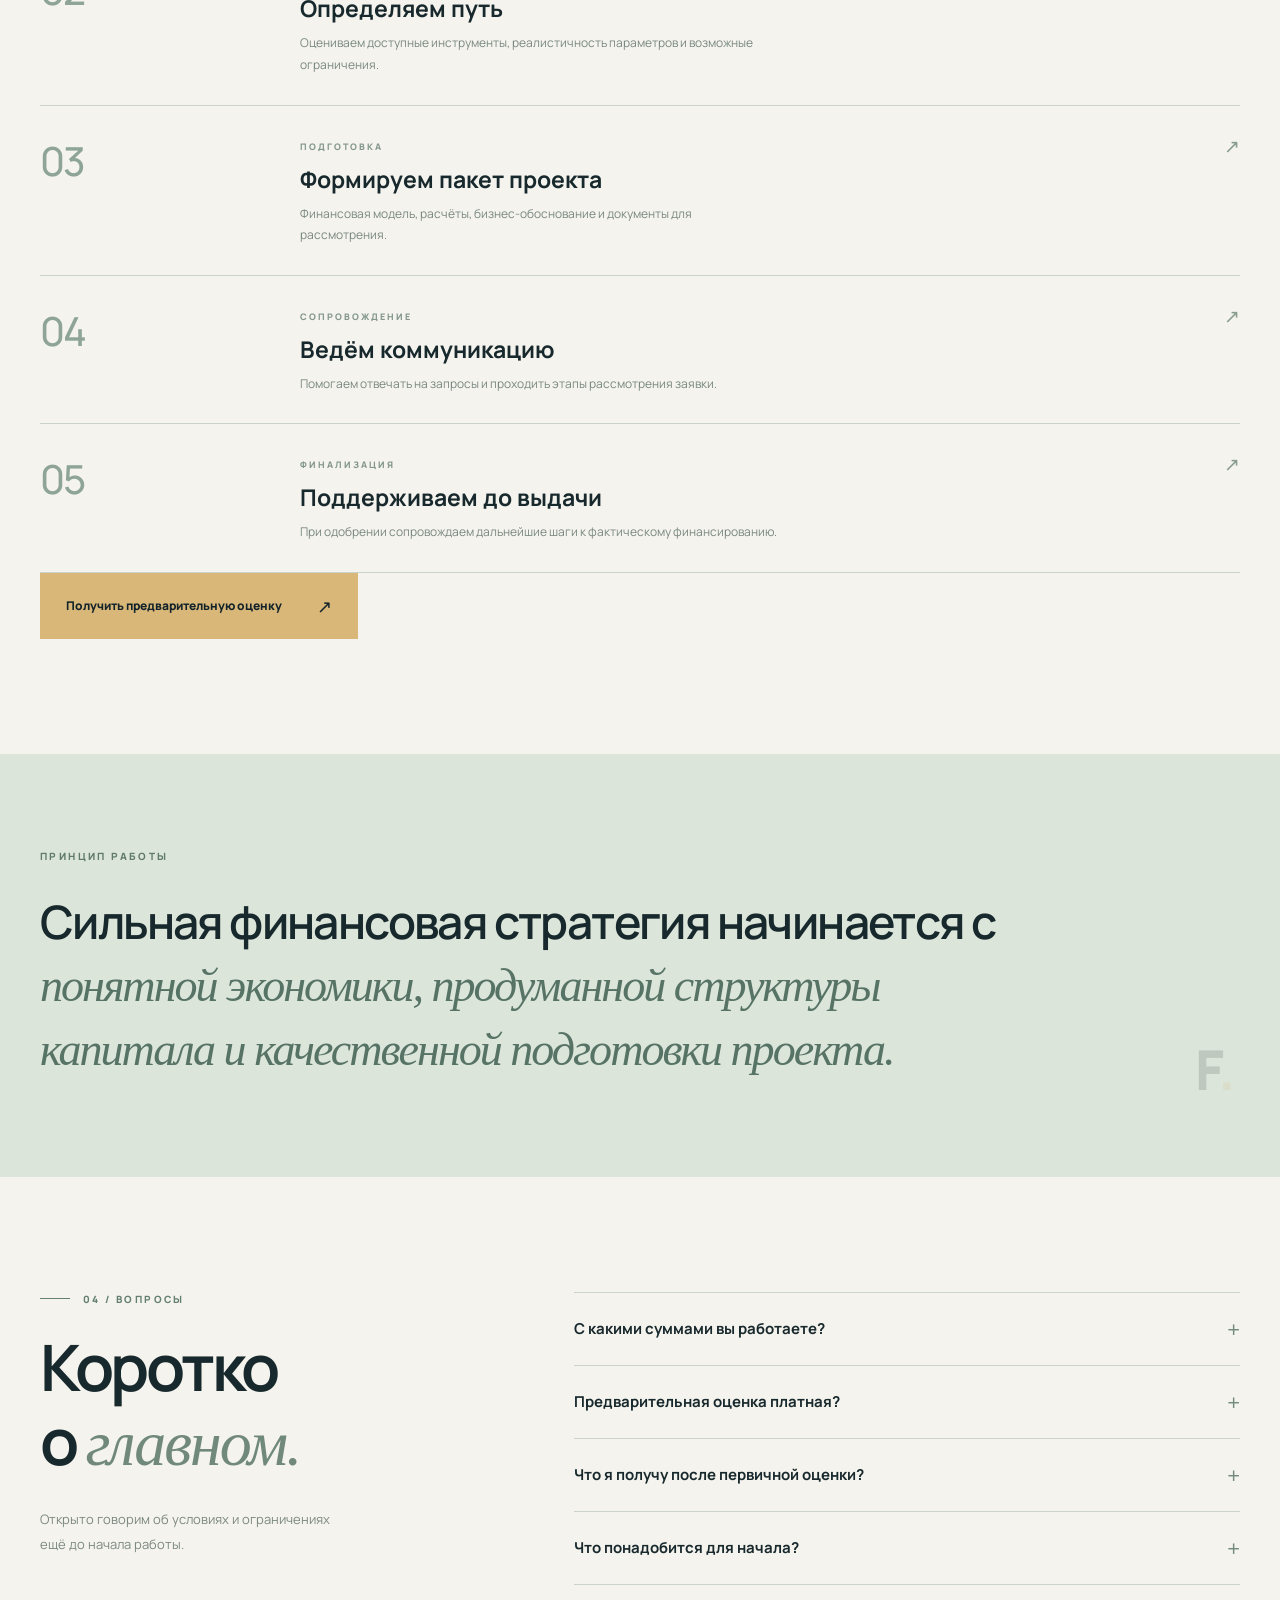
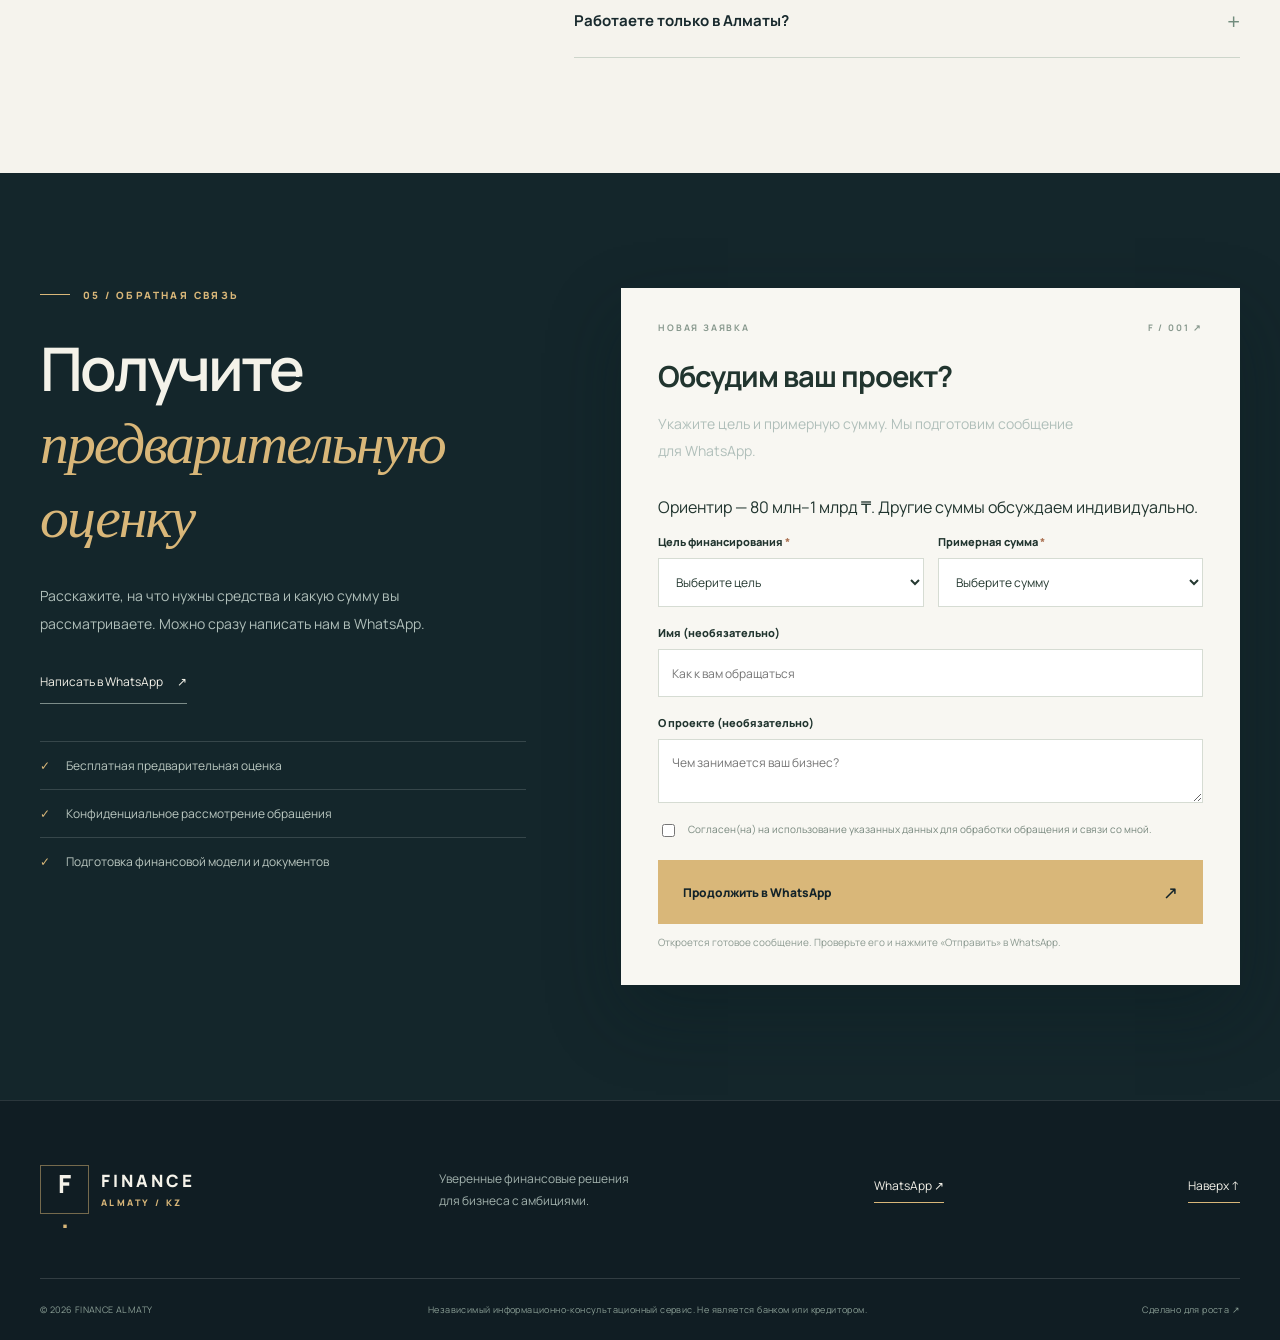
==== commit 63fe7e94: "Clarify financing offer and shorten the lead form" ====
--- a/index.html
+++ b/index.html
@@ -27,10 +27,10 @@
     <div class="container header-inner">
       <a href="#top" class="brand" aria-label="FINANCE Алматы — на главную"><span class="brand-symbol">F<span class="brand-dot">.</span></span><span class="brand-words">FINANCE<span class="brand-location">ALMATY / KZ</span></span></a>
       <nav class="desktop-nav" aria-label="Основная навигация"><a href="#solutions">Решения</a><a href="#approach">Наш подход</a><a href="#process">Как работаем</a><a href="#questions">Вопросы</a></nav>
-      <a class="header-cta" href="#application">Обсудить проект <span aria-hidden="true">↗</span></a>
+      <a class="header-cta" href="#application">Получить предварительную оценку <span aria-hidden="true">↗</span></a>
       <button class="menu-button" id="menuButton" aria-label="Открыть меню" aria-expanded="false" aria-controls="mobileNav"><span></span><span></span></button>
     </div>
-    <nav class="mobile-nav" id="mobileNav" aria-label="Мобильная навигация" hidden><a href="#solutions">Решения</a><a href="#approach">Наш подход</a><a href="#process">Как работаем</a><a href="#questions">Вопросы</a><a href="#application">Оставить заявку ↗</a></nav>
+    <nav class="mobile-nav" id="mobileNav" aria-label="Мобильная навигация" hidden><a href="#solutions">Решения</a><a href="#approach">Наш подход</a><a href="#process">Как работаем</a><a href="#questions">Вопросы</a><a href="#application">Получить предварительную оценку ↗</a></nav>
   </header>
   <main id="main">
     <section class="hero dark-section">
@@ -38,16 +38,16 @@
       <div class="container hero-grid">
         <div class="hero-copy reveal">
           <div class="eyebrow"><span class="eyebrow-line"></span> ФИНАНСОВЫЙ КОНСАЛТИНГ · АЛМАТЫ</div>
-          <h1>Ваш бизнес<br />готов к <em>большему.</em><br /><span class="muted-text">Мы поможем<br class="mobile-break" /> с капиталом.</span></h1>
-          <p class="hero-description">Превращаем потребность бизнеса в финансировании в понятный, подготовленный и убедительный для финансовой организации проект.</p>
-          <div class="hero-actions"><a class="btn btn-gold" href="#application">Обсудить финансирование <span>↗</span></a><a class="text-link" href="#process">Как мы работаем <span>↘</span></a></div>
-          <div class="hero-note"><span class="status-dot"></span> Предварительная оценка — бесплатно</div>
+          <h1>Помогаем бизнесу в Алматы <em>привлечь финансирование</em></h1>
+          <p class="hero-description">Подберём варианты финансирования для покупки оборудования, пополнения оборотных средств или расширения бизнеса. Поможем подготовить финансовую модель и документы для рассмотрения заявки.</p>
+          <div class="hero-actions"><a class="btn btn-gold" href="#application">Получить предварительную оценку <span>↗</span></a><a class="text-link whatsapp-link" href="https://wa.me/77774877163?text=%D0%97%D0%B4%D1%80%D0%B0%D0%B2%D1%81%D1%82%D0%B2%D1%83%D0%B9%D1%82%D0%B5!%20%D0%A5%D0%BE%D1%87%D1%83%20%D0%BE%D0%B1%D1%81%D1%83%D0%B4%D0%B8%D1%82%D1%8C%20%D1%84%D0%B8%D0%BD%D0%B0%D0%BD%D1%81%D0%B8%D1%80%D0%BE%D0%B2%D0%B0%D0%BD%D0%B8%D0%B5%20%D0%B4%D0%BB%D1%8F%20%D0%B1%D0%B8%D0%B7%D0%BD%D0%B5%D1%81%D0%B0.%20%D0%9D%D0%B0%D0%BF%D0%B8%D1%81%D0%B0%D0%BB%20%D1%81%20%D1%81%D0%B0%D0%B9%D1%82%D0%B0%20FINANCE%20ALMATY.">Написать в WhatsApp <span aria-hidden="true">↗</span></a></div>
+          <div class="hero-note"><span class="status-dot"></span> Первичная оценка бесплатна. Для начала достаточно цели и примерной суммы.</div>
         </div>
         <div class="hero-visual reveal" aria-label="Визуализация структуры финансирования">
           <div class="visual-orbit orbit-one"></div><div class="visual-orbit orbit-two"></div>
           <div class="hero-panel">
             <div class="panel-top"><span>ФИНАНСОВАЯ СТРАТЕГИЯ</span><span class="small-mark">F / A</span></div>
-            <div class="panel-middle"><div class="panel-caption">ПОТРЕБНОСТЬ В КАПИТАЛЕ</div><div class="panel-amount">80 млн — 1 млрд <span>₸</span></div><p>Ориентировочный диапазон рассматриваемых проектов</p></div>
+            <div class="panel-middle"><div class="panel-caption">ПОТРЕБНОСТЬ В КАПИТАЛЕ</div><div class="panel-amount">80 млн–1 млрд <span>₸</span></div><p>Ориентировочный диапазон рассматриваемых проектов</p></div>
             <div class="data-display"><svg viewBox="0 0 430 155" role="img" aria-label="Абстрактная восходящая линия"><defs><linearGradient id="graphFill" x1="0" x2="0" y1="0" y2="1"><stop offset="0%" stop-color="#d9b779" stop-opacity=".23"/><stop offset="100%" stop-color="#d9b779" stop-opacity="0"/></linearGradient></defs><path d="M0 140 H430 M0 94 H430 M0 48 H430" stroke="#e8e8e8" stroke-opacity=".14" stroke-dasharray="4 8" fill="none"/><path d="M0 132 C55 126 63 118 105 113 S163 101 205 106 S275 70 318 74 S371 42 430 16 V155 H0Z" fill="url(#graphFill)"/><path d="M0 132 C55 126 63 118 105 113 S163 101 205 106 S275 70 318 74 S371 42 430 16" stroke="#d9b779" stroke-width="2.5" fill="none"/><circle cx="430" cy="16" r="5" fill="#d9b779"/></svg></div>
             <div class="panel-bottom"><span>АНАЛИЗ</span><span class="panel-line"></span><span>СТРАТЕГИЯ</span><span class="panel-line"></span><span>РЕЗУЛЬТАТ</span></div>
           </div>
@@ -61,27 +61,69 @@
     <section class="section solutions" id="solutions"><div class="container">
       <div class="section-heading reveal"><div class="eyebrow light-eyebrow"><span class="eyebrow-line"></span> 01 / РЕШЕНИЯ</div><div class="heading-row"><h2>Капитал для <em>ваших амбиций.</em></h2><p>У каждой компании своя точка роста. Мы ищем финансовое решение под конкретную бизнес-задачу.</p></div></div>
       <div class="solutions-grid">
-        <article class="solution-card reveal"><div class="solution-top"><span>01 / INVEST</span><span class="solution-icon">↗</span></div><div class="solution-art art-equipment"><span class="art-block a"></span><span class="art-block b"></span><span class="art-block c"></span></div><h3>Оборудование<br />и модернизация</h3><p>Производственное, торговое, строительное и другое оборудование для усиления бизнеса.</p><a href="#application" data-purpose="Оборудование">Обсудить задачу <span>↗</span></a></article>
-        <article class="solution-card reveal"><div class="solution-top"><span>02 / GROWTH</span><span class="solution-icon">↗</span></div><div class="solution-art art-growth"><span></span><span></span><span></span><span></span><span></span></div><h3>Масштабирование<br />бизнеса</h3><p>Расширение мощностей, запуск направлений, открытие площадок и новые инвестиции.</p><a href="#application" data-purpose="Расширение бизнеса">Обсудить задачу <span>↗</span></a></article>
-        <article class="solution-card reveal"><div class="solution-top"><span>03 / WORKING CAPITAL</span><span class="solution-icon">↗</span></div><div class="solution-art art-circles"><span></span><span></span><span></span></div><h3>Оборотный<br />капитал</h3><p>Закупки сырья и товаров, поддержание оборотного цикла и исполнение контрактов.</p><a href="#application" data-purpose="Оборотный капитал">Обсудить задачу <span>↗</span></a></article>
+        <article class="solution-card reveal"><div class="solution-top"><span>01 / INVEST</span><span class="solution-icon">↗</span></div><div class="solution-art art-equipment"><span class="art-block a"></span><span class="art-block b"></span><span class="art-block c"></span></div><h3>Оборудование<br />и модернизация</h3><p>Производственное, торговое, строительное и другое оборудование для усиления бизнеса.</p><a href="#application" data-purpose="Оборудование">Оценить финансирование оборудования <span>↗</span></a></article>
+        <article class="solution-card reveal"><div class="solution-top"><span>02 / GROWTH</span><span class="solution-icon">↗</span></div><div class="solution-art art-growth"><span></span><span></span><span></span><span></span><span></span></div><h3>Масштабирование<br />бизнеса</h3><p>Расширение мощностей, запуск направлений, открытие площадок и новые инвестиции.</p><a href="#application" data-purpose="Расширение бизнеса">Оценить финансирование расширения <span>↗</span></a></article>
+        <article class="solution-card reveal"><div class="solution-top"><span>03 / WORKING CAPITAL</span><span class="solution-icon">↗</span></div><div class="solution-art art-circles"><span></span><span></span><span></span></div><h3>Оборотный<br />капитал</h3><p>Закупки сырья и товаров, поддержание оборотного цикла и исполнение контрактов.</p><a href="#application" data-purpose="Оборотный капитал">Оценить финансирование оборотных средств <span>↗</span></a></article>
       </div><div class="solution-footer reveal"><span>Также работаем с инвестиционными проектами и финансированием крупных контрактов.</span><a class="inline-arrow" href="#application">Рассказать о своей задаче ↗</a></div>
     </div></section>
-    <section class="section approach dark-section" id="approach"><div class="container approach-grid"><div class="reveal"><div class="eyebrow"><span class="eyebrow-line"></span> 02 / НАШ ПОДХОД</div><h2>Не ищем деньги<br />вслепую.<br /><em>Готовим бизнес<br />к диалогу.</em></h2><p>Финансирование начинается не с заявки, а с понимания экономики бизнеса. Сначала изучаем проект, затем формируем стратегию.</p><a href="#application" class="btn btn-outline">Проверить свой проект <span>↗</span></a></div><div class="approach-list reveal"><div class="approach-row"><span>01</span><div><h3>Говорим на языке цифр</h3><p>Анализируем финансовые показатели, долговую нагрузку, активы и денежные потоки.</p></div><b>↗</b></div><div class="approach-row"><span>02</span><div><h3>Подбираем структуру</h3><p>Сопоставляем цель, сроки, обеспечение и требования финансирующих организаций.</p></div><b>↗</b></div><div class="approach-row"><span>03</span><div><h3>Работаем до результата</h3><p>Помогаем подготовить документы и сопровождаем взаимодействие по заявке.</p></div><b>↗</b></div></div></div></section>
+    <section class="section approach dark-section" id="approach"><div class="container approach-grid"><div class="reveal"><div class="eyebrow"><span class="eyebrow-line"></span> 02 / НАШ ПОДХОД</div><h2>Не ищем деньги<br />вслепую.<br /><em>Готовим бизнес<br />к диалогу.</em></h2><p>Финансирование начинается не с заявки, а с понимания экономики бизнеса. Сначала изучаем проект, затем формируем стратегию.</p><a href="#application" class="btn btn-outline">Получить предварительную оценку <span>↗</span></a></div><div class="approach-list reveal"><div class="approach-row"><span>01</span><div><h3>Говорим на языке цифр</h3><p>Анализируем финансовые показатели, долговую нагрузку, активы и денежные потоки.</p></div><b>↗</b></div><div class="approach-row"><span>02</span><div><h3>Подбираем структуру</h3><p>Сопоставляем цель, сроки, обеспечение и требования финансирующих организаций.</p></div><b>↗</b></div><div class="approach-row"><span>03</span><div><h3>Сопровождаем рассмотрение заявки</h3><p>Помогаем подготовить документы и сопровождаем взаимодействие по заявке.</p></div><b>↗</b></div></div></div></section>
     <section class="section process" id="process"><div class="container"><div class="section-heading reveal"><div class="eyebrow light-eyebrow"><span class="eyebrow-line"></span> 03 / ПРОЦЕСС</div><div class="heading-row"><h2>От запроса<br />до <em>решения.</em></h2><p>Прозрачный маршрут работы над финансированием: вы понимаете, что происходит на каждом этапе.</p></div></div><div class="timeline">
       <div class="timeline-item reveal"><span class="timeline-index">01</span><div><small>ДИАГНОСТИКА</small><h3>Знакомимся с бизнесом</h3><p>Цели, показатели, сумма, действующие обязательства и исходные документы.</p></div><span class="timeline-arrow">↗</span></div>
       <div class="timeline-item reveal"><span class="timeline-index">02</span><div><small>СТРАТЕГИЯ</small><h3>Определяем путь</h3><p>Оцениваем доступные инструменты, реалистичность параметров и возможные ограничения.</p></div><span class="timeline-arrow">↗</span></div>
       <div class="timeline-item reveal"><span class="timeline-index">03</span><div><small>ПОДГОТОВКА</small><h3>Формируем пакет проекта</h3><p>Финансовая модель, расчёты, бизнес-обоснование и документы для рассмотрения.</p></div><span class="timeline-arrow">↗</span></div>
       <div class="timeline-item reveal"><span class="timeline-index">04</span><div><small>СОПРОВОЖДЕНИЕ</small><h3>Ведём коммуникацию</h3><p>Помогаем отвечать на запросы и проходить этапы рассмотрения заявки.</p></div><span class="timeline-arrow">↗</span></div>
       <div class="timeline-item reveal"><span class="timeline-index">05</span><div><small>ФИНАЛИЗАЦИЯ</small><h3>Поддерживаем до выдачи</h3><p>При одобрении сопровождаем дальнейшие шаги к фактическому финансированию.</p></div><span class="timeline-arrow">↗</span></div>
-    </div></div></section>
+    </div><div class="process-action reveal"><a href="#application" class="btn btn-gold">Получить предварительную оценку <span aria-hidden="true">↗</span></a></div></div></section>
     <section class="manifesto"><div class="container manifesto-inner reveal"><span class="eyebrow">ПРИНЦИП РАБОТЫ</span><p>Сильная финансовая стратегия начинается с <em>понятной экономики, продуманной структуры капитала и качественной подготовки проекта.</em></p><span class="manifesto-mark">F<span>.</span></span></div></section>
     <section class="section questions" id="questions"><div class="container faq-grid"><div class="reveal"><div class="eyebrow light-eyebrow"><span class="eyebrow-line"></span> 04 / ВОПРОСЫ</div><h2>Коротко<br />о <em>главном.</em></h2><p>Открыто говорим об условиях и ограничениях ещё до начала работы.</p></div><div class="faq-list reveal">
-      <details><summary>С какими суммами вы работаете?<span>+</span></summary><p>Ориентир — от 80 млн до 1 млрд тенге. Проекты за пределами диапазона также можно обсудить индивидуально.</p></details>
+      <details><summary>С какими суммами вы работаете?<span>+</span></summary><p>Ориентир — 80 млн–1 млрд ₸. Проекты за пределами диапазона также можно обсудить индивидуально.</p></details>
       <details><summary>Предварительная оценка платная?<span>+</span></summary><p>Нет, первичная оценка вашей задачи и возможности дальнейшей работы бесплатная. Условия последующего сопровождения обсуждаются отдельно.</p></details>
+      <details><summary>Что я получу после первичной оценки?<span>+</span></summary><p>Обсудим, какие варианты стоит рассмотреть, какие данные понадобятся и есть ли смысл готовить заявку. Условия сопровождения согласуем отдельно. Решение о финансировании принимает финансирующая организация.</p></details>
       <details><summary>Что понадобится для начала?<span>+</span></summary><p>Для первого разговора достаточно знать цель, необходимую сумму и краткие сведения о бизнесе. Перечень документов определяем после знакомства с проектом.</p></details>
       <details><summary>Работаете только в Алматы?<span>+</span></summary><p>Основной фокус сервиса — Алматы. Возможность сопровождения проектов из других регионов обсуждается индивидуально.</p></details>
     </div></div></section>
-    <section class="section contact dark-section" id="application"><div class="container contact-grid"><div class="reveal"><div class="eyebrow"><span class="eyebrow-line"></span> 05 / ОБРАТНАЯ СВЯЗЬ</div><h2>Большие планы<br />начинаются<br /><em>с разговора.</em></h2><p>Расскажите, какой капитал нужен вашему бизнесу. Мы поможем понять, с чего начать.</p><div class="contact-points"><div><span>✓</span> Бесплатная предварительная оценка</div><div><span>✓</span> Конфиденциальное рассмотрение обращения</div><div><span>✓</span> Подготовка финансовой модели и документов</div></div></div><div class="form-panel reveal"><div class="form-head"><span>НОВАЯ ЗАЯВКА</span><span>F / 001 ↗</span></div><h3>Обсудим ваш проект?</h3><p>Заполните несколько полей — подготовим сообщение для отправки через WhatsApp.</p><form id="leadForm"><div class="field"><label for="name">Ваше имя <span>*</span></label><input id="name" name="name" autocomplete="name" placeholder="Как к вам обращаться" required maxlength="80" /></div><div class="field"><label for="phone">Телефон / WhatsApp <span>*</span></label><input id="phone" name="phone" type="tel" autocomplete="tel" inputmode="tel" placeholder="+7 7XX XXX XX XX" required maxlength="25" /></div><div class="field-row"><div class="field"><label for="amount">Сумма финансирования <span>*</span></label><select id="amount" name="amount" required><option value="">Выберите сумму</option><option>80–150 млн ₸</option><option>150–300 млн ₸</option><option>300–500 млн ₸</option><option>500 млн – 1 млрд ₸</option><option>Более 1 млрд ₸</option></select></div><div class="field"><label for="purpose">Цель <span>*</span></label><select id="purpose" name="purpose" required><option value="">Выберите цель</option><option>Оборудование</option><option>Расширение бизнеса</option><option>Оборотный капитал</option><option>Крупный контракт</option><option>Инвестиционный проект</option><option>Другое</option></select></div></div><div class="field"><label for="details">Немного о проекте</label><textarea id="details" name="details" rows="3" maxlength="1500" placeholder="Чем занимается бизнес и на что необходимы средства?"></textarea></div><label class="consent"><input type="checkbox" id="consent" required /><span>Согласен(на) на использование указанных данных для обработки обращения и связи со мной.</span></label><button class="btn btn-gold submit-btn" type="submit">Подготовить заявку в WhatsApp <span>↗</span></button><div class="form-feedback" id="formFeedback" role="status" aria-live="polite"></div><p class="form-disclaimer">Откроется WhatsApp с готовым сообщением. Отправка произойдёт только после вашего подтверждения в WhatsApp.</p></form></div></div></section>
+    <section class="section contact dark-section" id="application"><div class="container contact-grid"><div class="reveal"><div class="eyebrow"><span class="eyebrow-line"></span> 05 / ОБРАТНАЯ СВЯЗЬ</div><h2>Получите <em>предварительную оценку</em></h2><p>Расскажите, на что нужны средства и какую сумму вы рассматриваете. Можно сразу написать нам в WhatsApp.</p><a class="text-link whatsapp-link" href="https://wa.me/77774877163?text=%D0%97%D0%B4%D1%80%D0%B0%D0%B2%D1%81%D1%82%D0%B2%D1%83%D0%B9%D1%82%D0%B5!%20%D0%A5%D0%BE%D1%87%D1%83%20%D0%BE%D0%B1%D1%81%D1%83%D0%B4%D0%B8%D1%82%D1%8C%20%D1%84%D0%B8%D0%BD%D0%B0%D0%BD%D1%81%D0%B8%D1%80%D0%BE%D0%B2%D0%B0%D0%BD%D0%B8%D0%B5%20%D0%B4%D0%BB%D1%8F%20%D0%B1%D0%B8%D0%B7%D0%BD%D0%B5%D1%81%D0%B0.%20%D0%9D%D0%B0%D0%BF%D0%B8%D1%81%D0%B0%D0%BB%20%D1%81%20%D1%81%D0%B0%D0%B9%D1%82%D0%B0%20FINANCE%20ALMATY.">Написать в WhatsApp <span aria-hidden="true">↗</span></a><div class="contact-points"><div><span>✓</span> Бесплатная предварительная оценка</div><div><span>✓</span> Конфиденциальное рассмотрение обращения</div><div><span>✓</span> Подготовка финансовой модели и документов</div></div></div><div class="form-panel reveal"><div class="form-head"><span>НОВАЯ ЗАЯВКА</span><span>F / 001 ↗</span></div><h3>Обсудим ваш проект?</h3><p>Укажите цель и примерную сумму. Мы подготовим сообщение для WhatsApp.</p><form id="leadForm">
+  <p class="form-range">Ориентир — 80 млн–1 млрд ₸. Другие суммы обсуждаем индивидуально.</p>
+  <div class="field-row">
+    <div class="field">
+      <label for="purpose">Цель финансирования <span>*</span></label>
+      <select id="purpose" name="purpose" required>
+        <option value="">Выберите цель</option>
+        <option>Оборудование</option>
+        <option>Расширение бизнеса</option>
+        <option>Оборотный капитал</option>
+        <option>Крупный контракт</option>
+        <option>Инвестиционный проект</option>
+        <option>Другое</option>
+        <option>Пока не знаю</option>
+      </select>
+    </div>
+    <div class="field">
+      <label for="amount">Примерная сумма <span>*</span></label>
+      <select id="amount" name="amount" required>
+        <option value="">Выберите сумму</option>
+        <option>До 80 млн ₸</option>
+        <option>80–150 млн ₸</option>
+        <option>150–300 млн ₸</option>
+        <option>300–500 млн ₸</option>
+        <option>500 млн – 1 млрд ₸</option>
+        <option>Более 1 млрд ₸</option>
+        <option>Пока не знаю</option>
+      </select>
+    </div>
+  </div>
+  <div class="field">
+    <label for="name">Имя (необязательно)</label>
+    <input id="name" name="name" autocomplete="name" placeholder="Как к вам обращаться" maxlength="80" />
+  </div>
+  <div class="field">
+    <label for="details">О проекте (необязательно)</label>
+    <textarea id="details" name="details" rows="2" maxlength="1500" placeholder="Чем занимается ваш бизнес?"></textarea>
+  </div>
+  <label class="consent"><input type="checkbox" id="consent" required /><span>Согласен(на) на использование указанных данных для обработки обращения и связи со мной.</span></label>
+  <button class="btn btn-gold submit-btn" type="submit">Продолжить в WhatsApp <span aria-hidden="true">↗</span></button>
+  <p class="form-disclaimer">Откроется готовое сообщение. Проверьте его и нажмите «Отправить» в WhatsApp.</p>
+</form></div></div></section>
   </main>
   <footer class="footer dark-section"><div class="container"><div class="footer-main"><a href="#top" class="brand"><span class="brand-symbol">F<span class="brand-dot">.</span></span><span class="brand-words">FINANCE<span class="brand-location">ALMATY / KZ</span></span></a><p>Уверенные финансовые решения<br />для бизнеса с амбициями.</p><a class="back-top" href="https://wa.me/77774877163" target="_blank" rel="noopener noreferrer" aria-label="Написать в WhatsApp">WhatsApp ↗</a><a class="back-top" href="#top">Наверх ↑</a></div><div class="footer-bottom"><span>© <span id="year">2026</span> FINANCE ALMATY</span><span>Независимый информационно-консультационный сервис. Не является банком или кредитором.</span><span>Сделано для роста ↗</span></div></div></footer>
 </body>
